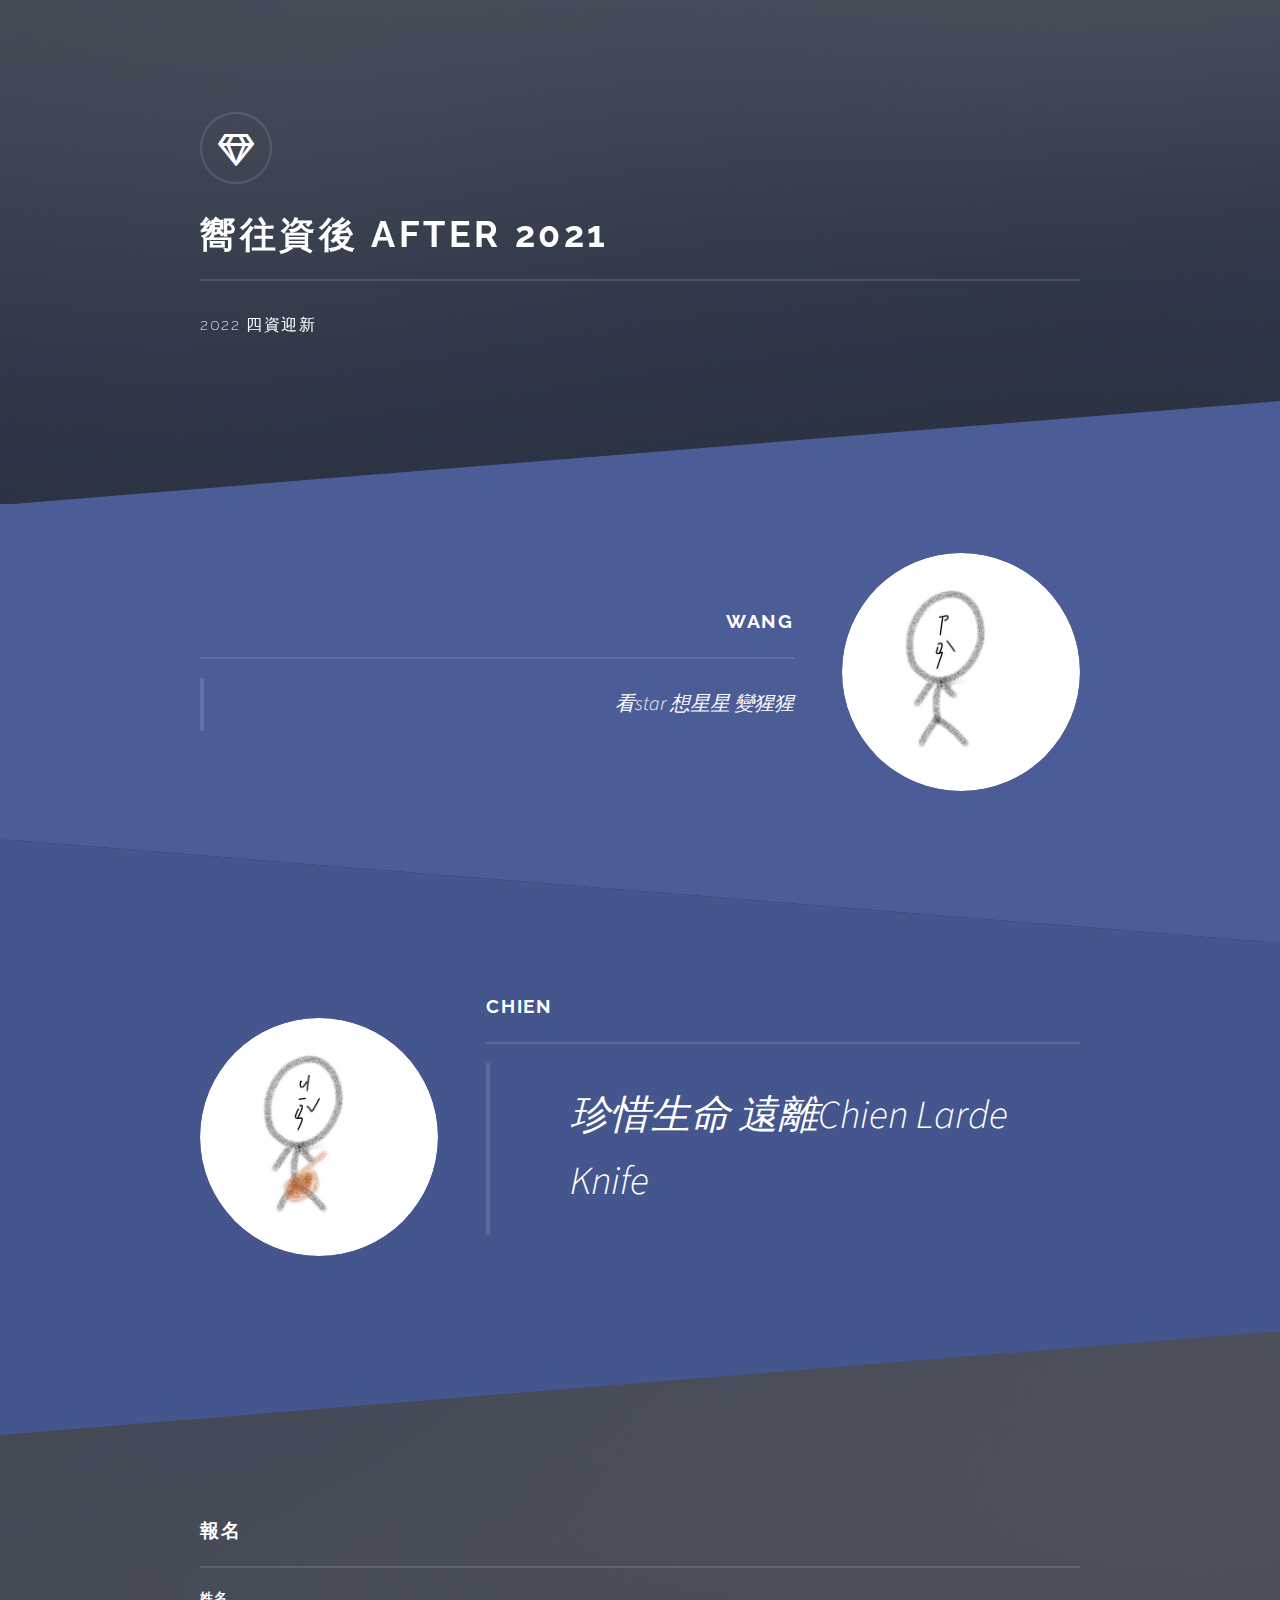
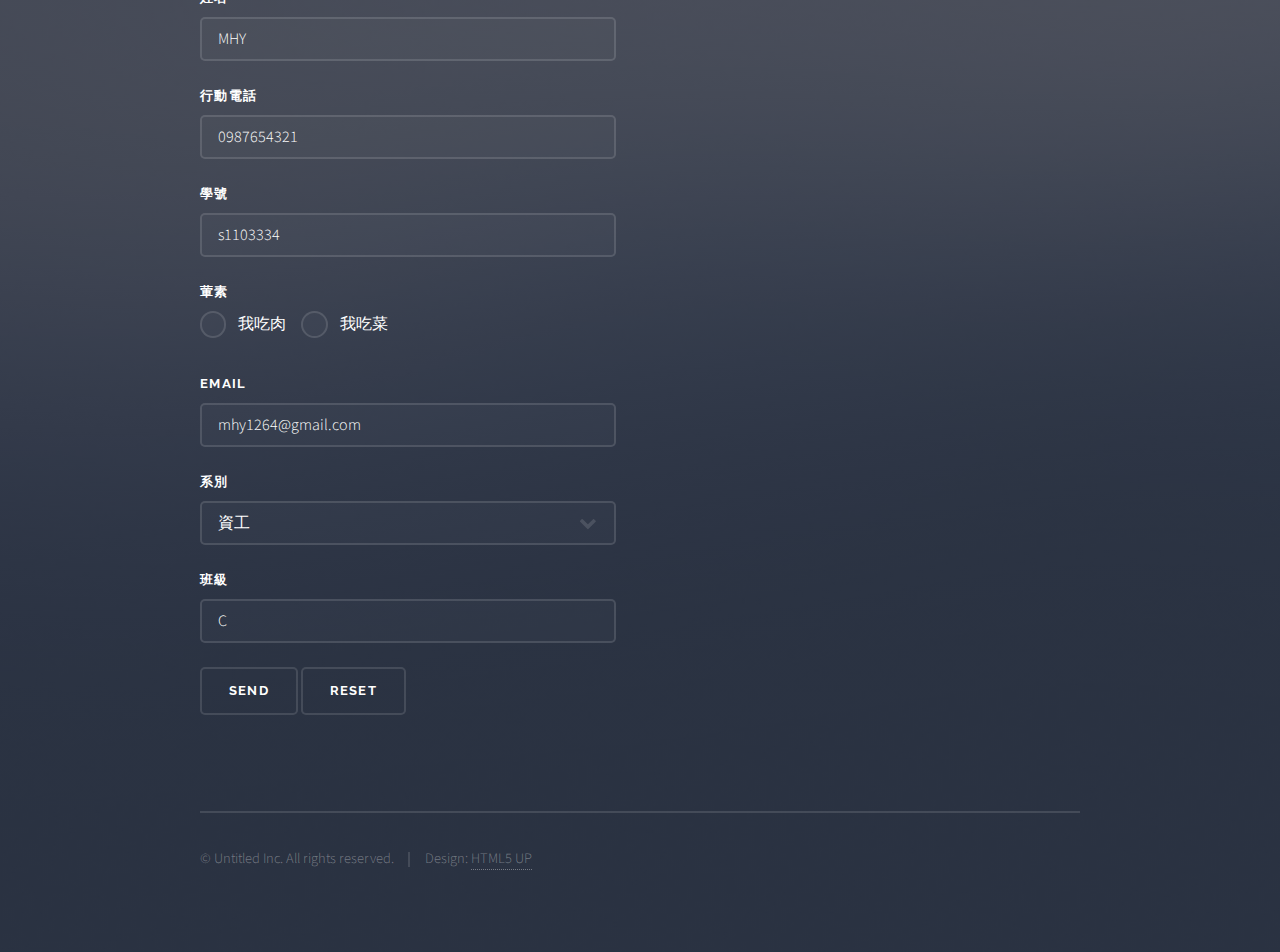
==== index.html @ a1aeb8b3 "sent data to sql" ====
<!DOCTYPE HTML>
<!--
	Solid State by HTML5 UP
	html5up.net | @ajlkn
	Free for personal and commercial use under the CCA 3.0 license (html5up.net/license)
-->
<html>
	<head>
		<title>Solid State by HTML5 UP</title>
		<meta charset="utf-8" />
		<meta name="viewport" content="width=device-width, initial-scale=1, user-scalable=no" />
		<link rel="stylesheet" href="assets/css/main.css" />
		<noscript><link rel="stylesheet" href="assets/css/noscript.css" /></noscript>
		<style>
			#css3 {font-size: 40px;}
		</style>
	</head>
	<body class="is-preload">

		<!-- Page Wrapper -->
			<div id="page-wrapper">

				<!-- Header -->
					<header id="header" class="alt">
						<h1><a href="index.html">嚮往資後 After 2021</a></h1>
					</header>
				<!-- Banner -->
					<section id="banner">
						<div class="inner">
							<div class="logo"><span class="icon fa-gem"></span></div>
							<h2>嚮往資後 After 2021</h2>
							<p>2022 四資迎新</a></p>
						</div>
					</section>

				<!-- Wrapper -->
					<section id="wrapper">

						<!-- One -->
							<section id="one" class="wrapper spotlight style1">
								<div class="inner">
									<a class="image"><img src="images/w.jpg" alt="" /></a>
									<div class="content">
										<h2  class="major">Wang</h2>
										<blockquote style=" font-size: 20px;" >看star 想星星 變猩猩</blockquote>
									</div>
								</div>
							</section>

						<!-- Two -->
							<section id="two" class="wrapper alt spotlight style2">
								<div class="inner">
									<a class="image"><img src="images/c.jpg" alt="" /></a>
									<div class="content">
										<h2 class="major">Chien</h2>
										<blockquote id="css3">珍惜生命 遠離Chien Larde Knife</blockquote>
									</div>
								</div>
							</section>

					</section>


					</section>

				<!-- Footer -->
					<section id="footer">
						<div class="inner">
							<h2 class="major">報名</h2>
						
							<form method="post" action="s1103334_HW2.php">
								<div class="fields">
									<div class="field">
										<label for="name">姓名</label>
										<input type="text" name="name" id="name" size="10" value="MHY">
									</div>
									<div class="field">
										<label for="phone">行動電話</label>
										<input type="text" name="phone" id="phone" pattern="09\d{8}" value="0987654321"/>
									</div>
									<div class="field">
										<label for="stuid">學號</label>
										<input type="text" name="stuid" id="stuid" pattern="s110\d{4}" value="s1103334"/>
									</div>
									<div class="field">
										<label for="meal">葷素</label>
											<input type="radio" id="meat" name="meal" value="meat"><label for="meat" >我吃肉</label>
											<input type="radio" id="veg" name="meal" value="veg"><label for="veg" >我吃菜</label>
									</div>
									<div class="field">
										<label for="email">Email</label>
										<input type="email" name="email" id="email" value="mhy1264@gmail.com"/>
									</div>
									<div class="field">
										<label for="Association">系別</label>
										<select name="Association" id="Association">
											<option value="cs">資工</option>
											<option value="cm">資傳</option>
											<option value="im">資管</option>
											<option value="le">資英</option>
										</select>
									</div>
									<div class="field">
										<label for="class">班級</label>
											<input type="text" name="class" id="class" value="C"/>
									</div>
									<div class="field">
										<input class="actions" type="submit" value="Send" />
										<input class="actions" type="reset" value="Reset" />
									</div>

								</div>

							</form>
							<ul class="copyright">
								<li>&copy; Untitled Inc. All rights reserved.</li><li>Design: <a href="http://html5up.net">HTML5 UP</a></li>
							</ul>
						</div>
					</section>

			</div>

		<!-- Scripts -->
			<script src="assets/js/jquery.min.js"></script>
			<script src="assets/js/jquery.scrollex.min.js"></script>
			<script src="assets/js/browser.min.js"></script>
			<script src="assets/js/breakpoints.min.js"></script>
			<script src="assets/js/util.js"></script>
			<script src="assets/js/main.js"></script>

	</body>
</html>
---- assets/css/main.css ----
@import url(fontawesome-all.min.css);
@import url("https://fonts.googleapis.com/css?family=Raleway:200,700|Source+Sans+Pro:300,600,300italic,600italic");

/*
	Solid State by HTML5 UP
	html5up.net | @ajlkn
	Free for personal and commercial use under the CCA 3.0 license (html5up.net/license)
*/

html, body, div, span, applet, object,
iframe, h1, h2, h3, h4, h5, h6, p, blockquote,
pre, a, abbr, acronym, address, big, cite,
code, del, dfn, em, img, ins, kbd, q, s, samp,
small, strike, strong, sub, sup, tt, var, b,
u, i, center, dl, dt, dd, ol, ul, li, fieldset,
form, label, legend, table, caption, tbody,
tfoot, thead, tr, th, td, article, aside,
canvas, details, embed, figure, figcaption,
footer, header, hgroup, menu, nav, output, ruby,
section, summary, time, mark, audio, video {
	margin: 0;
	padding: 0;
	border: 0;
	font-size: 100%;
	font: inherit;
	vertical-align: baseline;}

article, aside, details, figcaption, figure,
footer, header, hgroup, menu, nav, section {
	display: block;}

body {
	line-height: 1;
}

ol, ul {
	list-style: none;
}

blockquote, q {
	quotes: none;
}

	blockquote:before, blockquote:after, q:before, q:after {
		content: '';
		content: none;
	}

table {
	border-collapse: collapse;
	border-spacing: 0;
}

body {
	-webkit-text-size-adjust: none;
}

mark {
	background-color: transparent;
	color: inherit;
}

input::-moz-focus-inner {
	border: 0;
	padding: 0;
}

input, select, textarea {
	-moz-appearance: none;
	-webkit-appearance: none;
	-ms-appearance: none;
	appearance: none;
}

/* Basic */

	@-ms-viewport {
		width: device-width;
	}

	body {
		-ms-overflow-style: scrollbar;
	}

	@media screen and (max-width: 480px) {

		html, body {
			min-width: 320px;
		}

	}

	html {
		box-sizing: border-box;
	}

	*, *:before, *:after {
		box-sizing: inherit;
	}

	body {
		background-color: #2e3141;
		background-image: linear-gradient(to top, rgba(46, 49, 65, 0.8), rgba(46, 49, 65, 0.8)), url("../../images/bg.jpg");
		background-size: auto, cover;
		background-attachment: fixed, fixed;
		background-position: center, center;
	}

		body.is-preload *, body.is-preload *:before, body.is-preload *:after {
			-moz-animation: none !important;
			-webkit-animation: none !important;
			-ms-animation: none !important;
			animation: none !important;
			-moz-transition: none !important;
			-webkit-transition: none !important;
			-ms-transition: none !important;
			transition: none !important;
		}

/* Type */

	body, input, select, textarea {
		color: #ffffff;
		font-family: "Source Sans Pro", Helvetica, sans-serif;
		font-size: 16.5pt;
		font-weight: 300;
		line-height: 1.65;
	}

		@media screen and (max-width: 1680px) {

			body, input, select, textarea {
				font-size: 13pt;
			}

		}

		@media screen and (max-width: 1280px) {

			body, input, select, textarea {
				font-size: 12pt;
			}

		}

		@media screen and (max-width: 980px) {

			body, input, select, textarea {
				font-size: 12pt;
			}

		}

		@media screen and (max-width: 736px) {

			body, input, select, textarea {
				font-size: 12pt;
			}

		}

		@media screen and (max-width: 480px) {

			body, input, select, textarea {
				font-size: 12pt;
			}

		}

	a {
		-moz-transition: color 0.2s ease-in-out, border-bottom-color 0.2s ease-in-out;
		-webkit-transition: color 0.2s ease-in-out, border-bottom-color 0.2s ease-in-out;
		-ms-transition: color 0.2s ease-in-out, border-bottom-color 0.2s ease-in-out;
		transition: color 0.2s ease-in-out, border-bottom-color 0.2s ease-in-out;
		border-bottom: dotted 1px rgba(255, 255, 255, 0.35);
		color: #ffffff;
		text-decoration: none;
	}

		a:hover {
			border-bottom-color: transparent;
			color: #ffffff !important;
		}

		a.special:not(.button) {
			text-decoration: none;
			border-bottom: 0;
			display: block;
			font-family: Raleway, Helvetica, sans-serif;
			font-size: 0.8em;
			font-weight: 700;
			letter-spacing: 0.1em;
			margin: 0 0 2em 0;
			text-transform: uppercase;
		}

			a.special:not(.button):before {
				-moz-osx-font-smoothing: grayscale;
				-webkit-font-smoothing: antialiased;
				display: inline-block;
				font-style: normal;
				font-variant: normal;
				text-rendering: auto;
				line-height: 1;
				text-transform: none !important;
				font-family: 'Font Awesome 5 Free';
				font-weight: 900;
			}

			a.special:not(.button):before {
				-moz-transition: background-color 0.2s ease-in-out;
				-webkit-transition: background-color 0.2s ease-in-out;
				-ms-transition: background-color 0.2s ease-in-out;
				transition: background-color 0.2s ease-in-out;
				border-radius: 100%;
				border: solid 2px rgba(255, 255, 255, 0.125);
				content: '\f105';
				display: inline-block;
				font-size: 1.25em;
				height: 2em;
				line-height: 1.75em;
				margin-right: 0.85em;
				text-align: center;
				text-indent: 0.15em;
				vertical-align: middle;
				width: 2em;
			}

			a.special:not(.button):hover:before {
				background-color: rgba(255, 255, 255, 0.025);
			}

			a.special:not(.button):active:before {
				background-color: rgba(255, 255, 255, 0.075);
			}

	strong, b {
		color: #ffffff;
		font-weight: 600;
	}

	em, i {
		font-style: italic;
	}

	p {
		margin: 0 0 2em 0;
	}

	h1, h2, h3, h4, h5, h6 {
		color: #ffffff;
		font-family: Raleway, Helvetica, sans-serif;
		font-weight: 700;
		letter-spacing: 0.1em;
		margin: 0 0 1em 0;
		text-transform: uppercase;
	}

		h1 a, h2 a, h3 a, h4 a, h5 a, h6 a {
			color: inherit;
			text-decoration: none;
			border-bottom: 0;
		}

		h1 span, h2 span, h3 span, h4 span, h5 span, h6 span {
			font-weight: 200;
		}

		h1.major, h2.major, h3.major, h4.major, h5.major, h6.major {
			padding-bottom: 1em;
			border-bottom: solid 2px rgba(255, 255, 255, 0.125);
		}

	h2 {
		font-size: 1.2em;
	}

	h3 {
		font-size: 0.9em;
	}

	h4 {
		font-size: 0.7em;
	}

	h5 {
		font-size: 0.7em;
	}

	h6 {
		font-size: 0.7em;
	}

	@media screen and (max-width: 736px) {

		h2 {
			font-size: 1em;
		}

		h3 {
			font-size: 0.8em;
		}

	}

	sub {
		font-size: 0.8em;
		position: relative;
		top: 0.5em;
	}

	sup {
		font-size: 0.8em;
		position: relative;
		top: -0.5em;
	}

	blockquote {
		border-left: solid 4px rgba(255, 255, 255, 0.125);
		font-style: italic;
		margin: 0 0 2em 0;
		padding: 0.5em 0 0.5em 2em;
	}

	code {
		background: rgba(255, 255, 255, 0.025);
		border-radius: 5px;
		border: solid 2px rgba(255, 255, 255, 0.125);
		font-family: "Courier New", monospace;
		font-size: 0.9em;
		margin: 0 0.25em;
		padding: 0.25em 0.65em;
	}

	pre {
		-webkit-overflow-scrolling: touch;
		font-family: "Courier New", monospace;
		font-size: 0.9em;
		margin: 0 0 2em 0;
	}

		pre code {
			display: block;
			line-height: 1.75em;
			padding: 1em 1.5em;
			overflow-x: auto;
		}

	hr {
		border: 0;
		border-bottom: solid 2px rgba(255, 255, 255, 0.125);
		margin: 2.5em 0;
	}

		hr.major {
			margin: 4em 0;
		}

	.align-left {
		text-align: left;
	}

	.align-center {
		text-align: center;
	}

	.align-right {
		text-align: right;
	}

/* Row */

	.row {
		display: flex;
		flex-wrap: wrap;
		box-sizing: border-box;
		align-items: stretch;
	}

		.row > * {
			box-sizing: border-box;
		}

		.row.gtr-uniform > * > :last-child {
			margin-bottom: 0;
		}

		.row.aln-left {
			justify-content: flex-start;
		}

		.row.aln-center {
			justify-content: center;
		}

		.row.aln-right {
			justify-content: flex-end;
		}

		.row.aln-top {
			align-items: flex-start;
		}

		.row.aln-middle {
			align-items: center;
		}

		.row.aln-bottom {
			align-items: flex-end;
		}

		.row > .imp {
			order: -1;
		}

		.row > .col-1 {
			width: 8.33333%;
		}

		.row > .off-1 {
			margin-left: 8.33333%;
		}

		.row > .col-2 {
			width: 16.66667%;
		}

		.row > .off-2 {
			margin-left: 16.66667%;
		}

		.row > .col-3 {
			width: 25%;
		}

		.row > .off-3 {
			margin-left: 25%;
		}

		.row > .col-4 {
			width: 33.33333%;
		}

		.row > .off-4 {
			margin-left: 33.33333%;
		}

		.row > .col-5 {
			width: 41.66667%;
		}

		.row > .off-5 {
			margin-left: 41.66667%;
		}

		.row > .col-6 {
			width: 50%;
		}

		.row > .off-6 {
			margin-left: 50%;
		}

		.row > .col-7 {
			width: 58.33333%;
		}

		.row > .off-7 {
			margin-left: 58.33333%;
		}

		.row > .col-8 {
			width: 66.66667%;
		}

		.row > .off-8 {
			margin-left: 66.66667%;
		}

		.row > .col-9 {
			width: 75%;
		}

		.row > .off-9 {
			margin-left: 75%;
		}

		.row > .col-10 {
			width: 83.33333%;
		}

		.row > .off-10 {
			margin-left: 83.33333%;
		}

		.row > .col-11 {
			width: 91.66667%;
		}

		.row > .off-11 {
			margin-left: 91.66667%;
		}

		.row > .col-12 {
			width: 100%;
		}

		.row > .off-12 {
			margin-left: 100%;
		}

		.row.gtr-0 {
			margin-top: 0;
			margin-left: 0em;
		}

			.row.gtr-0 > * {
				padding: 0 0 0 0em;
			}

			.row.gtr-0.gtr-uniform {
				margin-top: 0em;
			}

				.row.gtr-0.gtr-uniform > * {
					padding-top: 0em;
				}

		.row.gtr-25 {
			margin-top: 0;
			margin-left: -0.4375em;
		}

			.row.gtr-25 > * {
				padding: 0 0 0 0.4375em;
			}

			.row.gtr-25.gtr-uniform {
				margin-top: -0.4375em;
			}

				.row.gtr-25.gtr-uniform > * {
					padding-top: 0.4375em;
				}

		.row.gtr-50 {
			margin-top: 0;
			margin-left: -0.875em;
		}

			.row.gtr-50 > * {
				padding: 0 0 0 0.875em;
			}

			.row.gtr-50.gtr-uniform {
				margin-top: -0.875em;
			}

				.row.gtr-50.gtr-uniform > * {
					padding-top: 0.875em;
				}

		.row {
			margin-top: 0;
			margin-left: -1.75em;
		}

			.row > * {
				padding: 0 0 0 1.75em;
			}

			.row.gtr-uniform {
				margin-top: -1.75em;
			}

				.row.gtr-uniform > * {
					padding-top: 1.75em;
				}

		.row.gtr-150 {
			margin-top: 0;
			margin-left: -2.625em;
		}

			.row.gtr-150 > * {
				padding: 0 0 0 2.625em;
			}

			.row.gtr-150.gtr-uniform {
				margin-top: -2.625em;
			}

				.row.gtr-150.gtr-uniform > * {
					padding-top: 2.625em;
				}

		.row.gtr-200 {
			margin-top: 0;
			margin-left: -3.5em;
		}

			.row.gtr-200 > * {
				padding: 0 0 0 3.5em;
			}

			.row.gtr-200.gtr-uniform {
				margin-top: -3.5em;
			}

				.row.gtr-200.gtr-uniform > * {
					padding-top: 3.5em;
				}

		@media screen and (max-width: 1680px) {

			.row {
				display: flex;
				flex-wrap: wrap;
				box-sizing: border-box;
				align-items: stretch;
			}

				.row > * {
					box-sizing: border-box;
				}

				.row.gtr-uniform > * > :last-child {
					margin-bottom: 0;
				}

				.row.aln-left {
					justify-content: flex-start;
				}

				.row.aln-center {
					justify-content: center;
				}

				.row.aln-right {
					justify-content: flex-end;
				}

				.row.aln-top {
					align-items: flex-start;
				}

				.row.aln-middle {
					align-items: center;
				}

				.row.aln-bottom {
					align-items: flex-end;
				}

				.row > .imp-xlarge {
					order: -1;
				}

				.row > .col-1-xlarge {
					width: 8.33333%;
				}

				.row > .off-1-xlarge {
					margin-left: 8.33333%;
				}

				.row > .col-2-xlarge {
					width: 16.66667%;
				}

				.row > .off-2-xlarge {
					margin-left: 16.66667%;
				}

				.row > .col-3-xlarge {
					width: 25%;
				}

				.row > .off-3-xlarge {
					margin-left: 25%;
				}

				.row > .col-4-xlarge {
					width: 33.33333%;
				}

				.row > .off-4-xlarge {
					margin-left: 33.33333%;
				}

				.row > .col-5-xlarge {
					width: 41.66667%;
				}

				.row > .off-5-xlarge {
					margin-left: 41.66667%;
				}

				.row > .col-6-xlarge {
					width: 50%;
				}

				.row > .off-6-xlarge {
					margin-left: 50%;
				}

				.row > .col-7-xlarge {
					width: 58.33333%;
				}

				.row > .off-7-xlarge {
					margin-left: 58.33333%;
				}

				.row > .col-8-xlarge {
					width: 66.66667%;
				}

				.row > .off-8-xlarge {
					margin-left: 66.66667%;
				}

				.row > .col-9-xlarge {
					width: 75%;
				}

				.row > .off-9-xlarge {
					margin-left: 75%;
				}

				.row > .col-10-xlarge {
					width: 83.33333%;
				}

				.row > .off-10-xlarge {
					margin-left: 83.33333%;
				}

				.row > .col-11-xlarge {
					width: 91.66667%;
				}

				.row > .off-11-xlarge {
					margin-left: 91.66667%;
				}

				.row > .col-12-xlarge {
					width: 100%;
				}

				.row > .off-12-xlarge {
					margin-left: 100%;
				}

				.row.gtr-0 {
					margin-top: 0;
					margin-left: 0em;
				}

					.row.gtr-0 > * {
						padding: 0 0 0 0em;
					}

					.row.gtr-0.gtr-uniform {
						margin-top: 0em;
					}

						.row.gtr-0.gtr-uniform > * {
							padding-top: 0em;
						}

				.row.gtr-25 {
					margin-top: 0;
					margin-left: -0.4375em;
				}

					.row.gtr-25 > * {
						padding: 0 0 0 0.4375em;
					}

					.row.gtr-25.gtr-uniform {
						margin-top: -0.4375em;
					}

						.row.gtr-25.gtr-uniform > * {
							padding-top: 0.4375em;
						}

				.row.gtr-50 {
					margin-top: 0;
					margin-left: -0.875em;
				}

					.row.gtr-50 > * {
						padding: 0 0 0 0.875em;
					}

					.row.gtr-50.gtr-uniform {
						margin-top: -0.875em;
					}

						.row.gtr-50.gtr-uniform > * {
							padding-top: 0.875em;
						}

				.row {
					margin-top: 0;
					margin-left: -1.75em;
				}

					.row > * {
						padding: 0 0 0 1.75em;
					}

					.row.gtr-uniform {
						margin-top: -1.75em;
					}

						.row.gtr-uniform > * {
							padding-top: 1.75em;
						}

				.row.gtr-150 {
					margin-top: 0;
					margin-left: -2.625em;
				}

					.row.gtr-150 > * {
						padding: 0 0 0 2.625em;
					}

					.row.gtr-150.gtr-uniform {
						margin-top: -2.625em;
					}

						.row.gtr-150.gtr-uniform > * {
							padding-top: 2.625em;
						}

				.row.gtr-200 {
					margin-top: 0;
					margin-left: -3.5em;
				}

					.row.gtr-200 > * {
						padding: 0 0 0 3.5em;
					}

					.row.gtr-200.gtr-uniform {
						margin-top: -3.5em;
					}

						.row.gtr-200.gtr-uniform > * {
							padding-top: 3.5em;
						}

		}

		@media screen and (max-width: 1280px) {

			.row {
				display: flex;
				flex-wrap: wrap;
				box-sizing: border-box;
				align-items: stretch;
			}

				.row > * {
					box-sizing: border-box;
				}

				.row.gtr-uniform > * > :last-child {
					margin-bottom: 0;
				}

				.row.aln-left {
					justify-content: flex-start;
				}

				.row.aln-center {
					justify-content: center;
				}

				.row.aln-right {
					justify-content: flex-end;
				}

				.row.aln-top {
					align-items: flex-start;
				}

				.row.aln-middle {
					align-items: center;
				}

				.row.aln-bottom {
					align-items: flex-end;
				}

				.row > .imp-large {
					order: -1;
				}

				.row > .col-1-large {
					width: 8.33333%;
				}

				.row > .off-1-large {
					margin-left: 8.33333%;
				}

				.row > .col-2-large {
					width: 16.66667%;
				}

				.row > .off-2-large {
					margin-left: 16.66667%;
				}

				.row > .col-3-large {
					width: 25%;
				}

				.row > .off-3-large {
					margin-left: 25%;
				}

				.row > .col-4-large {
					width: 33.33333%;
				}

				.row > .off-4-large {
					margin-left: 33.33333%;
				}

				.row > .col-5-large {
					width: 41.66667%;
				}

				.row > .off-5-large {
					margin-left: 41.66667%;
				}

				.row > .col-6-large {
					width: 50%;
				}

				.row > .off-6-large {
					margin-left: 50%;
				}

				.row > .col-7-large {
					width: 58.33333%;
				}

				.row > .off-7-large {
					margin-left: 58.33333%;
				}

				.row > .col-8-large {
					width: 66.66667%;
				}

				.row > .off-8-large {
					margin-left: 66.66667%;
				}

				.row > .col-9-large {
					width: 75%;
				}

				.row > .off-9-large {
					margin-left: 75%;
				}

				.row > .col-10-large {
					width: 83.33333%;
				}

				.row > .off-10-large {
					margin-left: 83.33333%;
				}

				.row > .col-11-large {
					width: 91.66667%;
				}

				.row > .off-11-large {
					margin-left: 91.66667%;
				}

				.row > .col-12-large {
					width: 100%;
				}

				.row > .off-12-large {
					margin-left: 100%;
				}

				.row.gtr-0 {
					margin-top: 0;
					margin-left: 0em;
				}

					.row.gtr-0 > * {
						padding: 0 0 0 0em;
					}

					.row.gtr-0.gtr-uniform {
						margin-top: 0em;
					}

						.row.gtr-0.gtr-uniform > * {
							padding-top: 0em;
						}

				.row.gtr-25 {
					margin-top: 0;
					margin-left: -0.4375em;
				}

					.row.gtr-25 > * {
						padding: 0 0 0 0.4375em;
					}

					.row.gtr-25.gtr-uniform {
						margin-top: -0.4375em;
					}

						.row.gtr-25.gtr-uniform > * {
							padding-top: 0.4375em;
						}

				.row.gtr-50 {
					margin-top: 0;
					margin-left: -0.875em;
				}

					.row.gtr-50 > * {
						padding: 0 0 0 0.875em;
					}

					.row.gtr-50.gtr-uniform {
						margin-top: -0.875em;
					}

						.row.gtr-50.gtr-uniform > * {
							padding-top: 0.875em;
						}

				.row {
					margin-top: 0;
					margin-left: -1.75em;
				}

					.row > * {
						padding: 0 0 0 1.75em;
					}

					.row.gtr-uniform {
						margin-top: -1.75em;
					}

						.row.gtr-uniform > * {
							padding-top: 1.75em;
						}

				.row.gtr-150 {
					margin-top: 0;
					margin-left: -2.625em;
				}

					.row.gtr-150 > * {
						padding: 0 0 0 2.625em;
					}

					.row.gtr-150.gtr-uniform {
						margin-top: -2.625em;
					}

						.row.gtr-150.gtr-uniform > * {
							padding-top: 2.625em;
						}

				.row.gtr-200 {
					margin-top: 0;
					margin-left: -3.5em;
				}

					.row.gtr-200 > * {
						padding: 0 0 0 3.5em;
					}

					.row.gtr-200.gtr-uniform {
						margin-top: -3.5em;
					}

						.row.gtr-200.gtr-uniform > * {
							padding-top: 3.5em;
						}

		}

		@media screen and (max-width: 980px) {

			.row {
				display: flex;
				flex-wrap: wrap;
				box-sizing: border-box;
				align-items: stretch;
			}

				.row > * {
					box-sizing: border-box;
				}

				.row.gtr-uniform > * > :last-child {
					margin-bottom: 0;
				}

				.row.aln-left {
					justify-content: flex-start;
				}

				.row.aln-center {
					justify-content: center;
				}

				.row.aln-right {
					justify-content: flex-end;
				}

				.row.aln-top {
					align-items: flex-start;
				}

				.row.aln-middle {
					align-items: center;
				}

				.row.aln-bottom {
					align-items: flex-end;
				}

				.row > .imp-medium {
					order: -1;
				}

				.row > .col-1-medium {
					width: 8.33333%;
				}

				.row > .off-1-medium {
					margin-left: 8.33333%;
				}

				.row > .col-2-medium {
					width: 16.66667%;
				}

				.row > .off-2-medium {
					margin-left: 16.66667%;
				}

				.row > .col-3-medium {
					width: 25%;
				}

				.row > .off-3-medium {
					margin-left: 25%;
				}

				.row > .col-4-medium {
					width: 33.33333%;
				}

				.row > .off-4-medium {
					margin-left: 33.33333%;
				}

				.row > .col-5-medium {
					width: 41.66667%;
				}

				.row > .off-5-medium {
					margin-left: 41.66667%;
				}

				.row > .col-6-medium {
					width: 50%;
				}

				.row > .off-6-medium {
					margin-left: 50%;
				}

				.row > .col-7-medium {
					width: 58.33333%;
				}

				.row > .off-7-medium {
					margin-left: 58.33333%;
				}

				.row > .col-8-medium {
					width: 66.66667%;
				}

				.row > .off-8-medium {
					margin-left: 66.66667%;
				}

				.row > .col-9-medium {
					width: 75%;
				}

				.row > .off-9-medium {
					margin-left: 75%;
				}

				.row > .col-10-medium {
					width: 83.33333%;
				}

				.row > .off-10-medium {
					margin-left: 83.33333%;
				}

				.row > .col-11-medium {
					width: 91.66667%;
				}

				.row > .off-11-medium {
					margin-left: 91.66667%;
				}

				.row > .col-12-medium {
					width: 100%;
				}

				.row > .off-12-medium {
					margin-left: 100%;
				}

				.row.gtr-0 {
					margin-top: 0;
					margin-left: 0em;
				}

					.row.gtr-0 > * {
						padding: 0 0 0 0em;
					}

					.row.gtr-0.gtr-uniform {
						margin-top: 0em;
					}

						.row.gtr-0.gtr-uniform > * {
							padding-top: 0em;
						}

				.row.gtr-25 {
					margin-top: 0;
					margin-left: -0.4375em;
				}

					.row.gtr-25 > * {
						padding: 0 0 0 0.4375em;
					}

					.row.gtr-25.gtr-uniform {
						margin-top: -0.4375em;
					}

						.row.gtr-25.gtr-uniform > * {
							padding-top: 0.4375em;
						}

				.row.gtr-50 {
					margin-top: 0;
					margin-left: -0.875em;
				}

					.row.gtr-50 > * {
						padding: 0 0 0 0.875em;
					}

					.row.gtr-50.gtr-uniform {
						margin-top: -0.875em;
					}

						.row.gtr-50.gtr-uniform > * {
							padding-top: 0.875em;
						}

				.row {
					margin-top: 0;
					margin-left: -1.75em;
				}

					.row > * {
						padding: 0 0 0 1.75em;
					}

					.row.gtr-uniform {
						margin-top: -1.75em;
					}

						.row.gtr-uniform > * {
							padding-top: 1.75em;
						}

				.row.gtr-150 {
					margin-top: 0;
					margin-left: -2.625em;
				}

					.row.gtr-150 > * {
						padding: 0 0 0 2.625em;
					}

					.row.gtr-150.gtr-uniform {
						margin-top: -2.625em;
					}

						.row.gtr-150.gtr-uniform > * {
							padding-top: 2.625em;
						}

				.row.gtr-200 {
					margin-top: 0;
					margin-left: -3.5em;
				}

					.row.gtr-200 > * {
						padding: 0 0 0 3.5em;
					}

					.row.gtr-200.gtr-uniform {
						margin-top: -3.5em;
					}

						.row.gtr-200.gtr-uniform > * {
							padding-top: 3.5em;
						}

		}

		@media screen and (max-width: 736px) {

			.row {
				display: flex;
				flex-wrap: wrap;
				box-sizing: border-box;
				align-items: stretch;
			}

				.row > * {
					box-sizing: border-box;
				}

				.row.gtr-uniform > * > :last-child {
					margin-bottom: 0;
				}

				.row.aln-left {
					justify-content: flex-start;
				}

				.row.aln-center {
					justify-content: center;
				}

				.row.aln-right {
					justify-content: flex-end;
				}

				.row.aln-top {
					align-items: flex-start;
				}

				.row.aln-middle {
					align-items: center;
				}

				.row.aln-bottom {
					align-items: flex-end;
				}

				.row > .imp-small {
					order: -1;
				}

				.row > .col-1-small {
					width: 8.33333%;
				}

				.row > .off-1-small {
					margin-left: 8.33333%;
				}

				.row > .col-2-small {
					width: 16.66667%;
				}

				.row > .off-2-small {
					margin-left: 16.66667%;
				}

				.row > .col-3-small {
					width: 25%;
				}

				.row > .off-3-small {
					margin-left: 25%;
				}

				.row > .col-4-small {
					width: 33.33333%;
				}

				.row > .off-4-small {
					margin-left: 33.33333%;
				}

				.row > .col-5-small {
					width: 41.66667%;
				}

				.row > .off-5-small {
					margin-left: 41.66667%;
				}

				.row > .col-6-small {
					width: 50%;
				}

				.row > .off-6-small {
					margin-left: 50%;
				}

				.row > .col-7-small {
					width: 58.33333%;
				}

				.row > .off-7-small {
					margin-left: 58.33333%;
				}

				.row > .col-8-small {
					width: 66.66667%;
				}

				.row > .off-8-small {
					margin-left: 66.66667%;
				}

				.row > .col-9-small {
					width: 75%;
				}

				.row > .off-9-small {
					margin-left: 75%;
				}

				.row > .col-10-small {
					width: 83.33333%;
				}

				.row > .off-10-small {
					margin-left: 83.33333%;
				}

				.row > .col-11-small {
					width: 91.66667%;
				}

				.row > .off-11-small {
					margin-left: 91.66667%;
				}

				.row > .col-12-small {
					width: 100%;
				}

				.row > .off-12-small {
					margin-left: 100%;
				}

				.row.gtr-0 {
					margin-top: 0;
					margin-left: 0em;
				}

					.row.gtr-0 > * {
						padding: 0 0 0 0em;
					}

					.row.gtr-0.gtr-uniform {
						margin-top: 0em;
					}

						.row.gtr-0.gtr-uniform > * {
							padding-top: 0em;
						}

				.row.gtr-25 {
					margin-top: 0;
					margin-left: -0.3125em;
				}

					.row.gtr-25 > * {
						padding: 0 0 0 0.3125em;
					}

					.row.gtr-25.gtr-uniform {
						margin-top: -0.3125em;
					}

						.row.gtr-25.gtr-uniform > * {
							padding-top: 0.3125em;
						}

				.row.gtr-50 {
					margin-top: 0;
					margin-left: -0.625em;
				}

					.row.gtr-50 > * {
						padding: 0 0 0 0.625em;
					}

					.row.gtr-50.gtr-uniform {
						margin-top: -0.625em;
					}

						.row.gtr-50.gtr-uniform > * {
							padding-top: 0.625em;
						}

				.row {
					margin-top: 0;
					margin-left: -1.25em;
				}

					.row > * {
						padding: 0 0 0 1.25em;
					}

					.row.gtr-uniform {
						margin-top: -1.25em;
					}

						.row.gtr-uniform > * {
							padding-top: 1.25em;
						}

				.row.gtr-150 {
					margin-top: 0;
					margin-left: -1.875em;
				}

					.row.gtr-150 > * {
						padding: 0 0 0 1.875em;
					}

					.row.gtr-150.gtr-uniform {
						margin-top: -1.875em;
					}

						.row.gtr-150.gtr-uniform > * {
							padding-top: 1.875em;
						}

				.row.gtr-200 {
					margin-top: 0;
					margin-left: -2.5em;
				}

					.row.gtr-200 > * {
						padding: 0 0 0 2.5em;
					}

					.row.gtr-200.gtr-uniform {
						margin-top: -2.5em;
					}

						.row.gtr-200.gtr-uniform > * {
							padding-top: 2.5em;
						}

		}

		@media screen and (max-width: 480px) {

			.row {
				display: flex;
				flex-wrap: wrap;
				box-sizing: border-box;
				align-items: stretch;
			}

				.row > * {
					box-sizing: border-box;
				}

				.row.gtr-uniform > * > :last-child {
					margin-bottom: 0;
				}

				.row.aln-left {
					justify-content: flex-start;
				}

				.row.aln-center {
					justify-content: center;
				}

				.row.aln-right {
					justify-content: flex-end;
				}

				.row.aln-top {
					align-items: flex-start;
				}

				.row.aln-middle {
					align-items: center;
				}

				.row.aln-bottom {
					align-items: flex-end;
				}

				.row > .imp-xsmall {
					order: -1;
				}

				.row > .col-1-xsmall {
					width: 8.33333%;
				}

				.row > .off-1-xsmall {
					margin-left: 8.33333%;
				}

				.row > .col-2-xsmall {
					width: 16.66667%;
				}

				.row > .off-2-xsmall {
					margin-left: 16.66667%;
				}

				.row > .col-3-xsmall {
					width: 25%;
				}

				.row > .off-3-xsmall {
					margin-left: 25%;
				}

				.row > .col-4-xsmall {
					width: 33.33333%;
				}

				.row > .off-4-xsmall {
					margin-left: 33.33333%;
				}

				.row > .col-5-xsmall {
					width: 41.66667%;
				}

				.row > .off-5-xsmall {
					margin-left: 41.66667%;
				}

				.row > .col-6-xsmall {
					width: 50%;
				}

				.row > .off-6-xsmall {
					margin-left: 50%;
				}

				.row > .col-7-xsmall {
					width: 58.33333%;
				}

				.row > .off-7-xsmall {
					margin-left: 58.33333%;
				}

				.row > .col-8-xsmall {
					width: 66.66667%;
				}

				.row > .off-8-xsmall {
					margin-left: 66.66667%;
				}

				.row > .col-9-xsmall {
					width: 75%;
				}

				.row > .off-9-xsmall {
					margin-left: 75%;
				}

				.row > .col-10-xsmall {
					width: 83.33333%;
				}

				.row > .off-10-xsmall {
					margin-left: 83.33333%;
				}

				.row > .col-11-xsmall {
					width: 91.66667%;
				}

				.row > .off-11-xsmall {
					margin-left: 91.66667%;
				}

				.row > .col-12-xsmall {
					width: 100%;
				}

				.row > .off-12-xsmall {
					margin-left: 100%;
				}

				.row.gtr-0 {
					margin-top: 0;
					margin-left: 0em;
				}

					.row.gtr-0 > * {
						padding: 0 0 0 0em;
					}

					.row.gtr-0.gtr-uniform {
						margin-top: 0em;
					}

						.row.gtr-0.gtr-uniform > * {
							padding-top: 0em;
						}

				.row.gtr-25 {
					margin-top: 0;
					margin-left: -0.3125em;
				}

					.row.gtr-25 > * {
						padding: 0 0 0 0.3125em;
					}

					.row.gtr-25.gtr-uniform {
						margin-top: -0.3125em;
					}

						.row.gtr-25.gtr-uniform > * {
							padding-top: 0.3125em;
						}

				.row.gtr-50 {
					margin-top: 0;
					margin-left: -0.625em;
				}

					.row.gtr-50 > * {
						padding: 0 0 0 0.625em;
					}

					.row.gtr-50.gtr-uniform {
						margin-top: -0.625em;
					}

						.row.gtr-50.gtr-uniform > * {
							padding-top: 0.625em;
						}

				.row {
					margin-top: 0;
					margin-left: -1.25em;
				}

					.row > * {
						padding: 0 0 0 1.25em;
					}

					.row.gtr-uniform {
						margin-top: -1.25em;
					}

						.row.gtr-uniform > * {
							padding-top: 1.25em;
						}

				.row.gtr-150 {
					margin-top: 0;
					margin-left: -1.875em;
				}

					.row.gtr-150 > * {
						padding: 0 0 0 1.875em;
					}

					.row.gtr-150.gtr-uniform {
						margin-top: -1.875em;
					}

						.row.gtr-150.gtr-uniform > * {
							padding-top: 1.875em;
						}

				.row.gtr-200 {
					margin-top: 0;
					margin-left: -2.5em;
				}

					.row.gtr-200 > * {
						padding: 0 0 0 2.5em;
					}

					.row.gtr-200.gtr-uniform {
						margin-top: -2.5em;
					}

						.row.gtr-200.gtr-uniform > * {
							padding-top: 2.5em;
						}

		}

		@media screen and (max-width: 360px) {

			.row {
				display: flex;
				flex-wrap: wrap;
				box-sizing: border-box;
				align-items: stretch;
			}

				.row > * {
					box-sizing: border-box;
				}

				.row.gtr-uniform > * > :last-child {
					margin-bottom: 0;
				}

				.row.aln-left {
					justify-content: flex-start;
				}

				.row.aln-center {
					justify-content: center;
				}

				.row.aln-right {
					justify-content: flex-end;
				}

				.row.aln-top {
					align-items: flex-start;
				}

				.row.aln-middle {
					align-items: center;
				}

				.row.aln-bottom {
					align-items: flex-end;
				}

				.row > .imp-xxsmall {
					order: -1;
				}

				.row > .col-1-xxsmall {
					width: 8.33333%;
				}

				.row > .off-1-xxsmall {
					margin-left: 8.33333%;
				}

				.row > .col-2-xxsmall {
					width: 16.66667%;
				}

				.row > .off-2-xxsmall {
					margin-left: 16.66667%;
				}

				.row > .col-3-xxsmall {
					width: 25%;
				}

				.row > .off-3-xxsmall {
					margin-left: 25%;
				}

				.row > .col-4-xxsmall {
					width: 33.33333%;
				}

				.row > .off-4-xxsmall {
					margin-left: 33.33333%;
				}

				.row > .col-5-xxsmall {
					width: 41.66667%;
				}

				.row > .off-5-xxsmall {
					margin-left: 41.66667%;
				}

				.row > .col-6-xxsmall {
					width: 50%;
				}

				.row > .off-6-xxsmall {
					margin-left: 50%;
				}

				.row > .col-7-xxsmall {
					width: 58.33333%;
				}

				.row > .off-7-xxsmall {
					margin-left: 58.33333%;
				}

				.row > .col-8-xxsmall {
					width: 66.66667%;
				}

				.row > .off-8-xxsmall {
					margin-left: 66.66667%;
				}

				.row > .col-9-xxsmall {
					width: 75%;
				}

				.row > .off-9-xxsmall {
					margin-left: 75%;
				}

				.row > .col-10-xxsmall {
					width: 83.33333%;
				}

				.row > .off-10-xxsmall {
					margin-left: 83.33333%;
				}

				.row > .col-11-xxsmall {
					width: 91.66667%;
				}

				.row > .off-11-xxsmall {
					margin-left: 91.66667%;
				}

				.row > .col-12-xxsmall {
					width: 100%;
				}

				.row > .off-12-xxsmall {
					margin-left: 100%;
				}

				.row.gtr-0 {
					margin-top: 0;
					margin-left: 0em;
				}

					.row.gtr-0 > * {
						padding: 0 0 0 0em;
					}

					.row.gtr-0.gtr-uniform {
						margin-top: 0em;
					}

						.row.gtr-0.gtr-uniform > * {
							padding-top: 0em;
						}

				.row.gtr-25 {
					margin-top: 0;
					margin-left: -0.3125em;
				}

					.row.gtr-25 > * {
						padding: 0 0 0 0.3125em;
					}

					.row.gtr-25.gtr-uniform {
						margin-top: -0.3125em;
					}

						.row.gtr-25.gtr-uniform > * {
							padding-top: 0.3125em;
						}

				.row.gtr-50 {
					margin-top: 0;
					margin-left: -0.625em;
				}

					.row.gtr-50 > * {
						padding: 0 0 0 0.625em;
					}

					.row.gtr-50.gtr-uniform {
						margin-top: -0.625em;
					}

						.row.gtr-50.gtr-uniform > * {
							padding-top: 0.625em;
						}

				.row {
					margin-top: 0;
					margin-left: -1.25em;
				}

					.row > * {
						padding: 0 0 0 1.25em;
					}

					.row.gtr-uniform {
						margin-top: -1.25em;
					}

						.row.gtr-uniform > * {
							padding-top: 1.25em;
						}

				.row.gtr-150 {
					margin-top: 0;
					margin-left: -1.875em;
				}

					.row.gtr-150 > * {
						padding: 0 0 0 1.875em;
					}

					.row.gtr-150.gtr-uniform {
						margin-top: -1.875em;
					}

						.row.gtr-150.gtr-uniform > * {
							padding-top: 1.875em;
						}

				.row.gtr-200 {
					margin-top: 0;
					margin-left: -2.5em;
				}

					.row.gtr-200 > * {
						padding: 0 0 0 2.5em;
					}

					.row.gtr-200.gtr-uniform {
						margin-top: -2.5em;
					}

						.row.gtr-200.gtr-uniform > * {
							padding-top: 2.5em;
						}

		}

/* Section/Article */

	section.special, article.special {
		text-align: center;
	}

/* Form */

	form {
		margin: 0 0 2em 0;
	}

		form > :last-child {
			margin-bottom: 0;
		}

		form > .fields {
			display: -moz-flex;
			display: -webkit-flex;
			display: -ms-flex;
			display: flex;
			-moz-flex-wrap: wrap;
			-webkit-flex-wrap: wrap;
			-ms-flex-wrap: wrap;
			flex-wrap: wrap;
			width: calc(100% + 3em);
			margin: -1.5em 0 2em -1.5em;
		}

			form > .fields > .field {
				-moz-flex-grow: 0;
				-webkit-flex-grow: 0;
				-ms-flex-grow: 0;
				flex-grow: 0;
				-moz-flex-shrink: 0;
				-webkit-flex-shrink: 0;
				-ms-flex-shrink: 0;
				flex-shrink: 0;
				padding: 1.5em 0 0 1.5em;
				width: calc(100% - 1.5em);
			}

				form > .fields > .field.half {
					width: calc(50% - 0.75em);
				}

				form > .fields > .field.third {
					width: calc(100%/3 - 0.5em);
				}

				form > .fields > .field.quarter {
					width: calc(25% - 0.375em);
				}

		@media screen and (max-width: 480px) {

			form > .fields {
				width: calc(100% + 3em);
				margin: -1.5em 0 2em -1.5em;
			}

				form > .fields > .field {
					padding: 1.5em 0 0 1.5em;
					width: calc(100% - 1.5em);
				}

					form > .fields > .field.half {
						width: calc(100% - 1.5em);
					}

					form > .fields > .field.third {
						width: calc(100% - 1.5em);
					}

					form > .fields > .field.quarter {
						width: calc(100% - 1.5em);
					}

		}

	label {
		color: #ffffff;
		display: block;
		font-family: Raleway, Helvetica, sans-serif;
		font-size: 0.8em;
		font-weight: 700;
		letter-spacing: 0.1em;
		margin: 0 0 0.7em 0;
		text-transform: uppercase;
	}

	input[type="text"],
	input[type="password"],
	input[type="email"],
	input[type="tel"],
	select,
	textarea {
		-moz-appearance: none;
		-webkit-appearance: none;
		-ms-appearance: none;
		appearance: none;
		background: rgba(255, 255, 255, 0.025);
		border-radius: 5px;
		border: none;
		border: solid 2px rgba(255, 255, 255, 0.125);
		color: inherit;
		display: block;
		outline: 0;
		padding: 0 1em;
		text-decoration: none;
		width: 100%;
	}

		input[type="text"]:invalid,
		input[type="password"]:invalid,
		input[type="email"]:invalid,
		input[type="tel"]:invalid,
		select:invalid,
		textarea:invalid {
			box-shadow: none;
		}

		input[type="text"]:focus,
		input[type="password"]:focus,
		input[type="email"]:focus,
		input[type="tel"]:focus,
		select:focus,
		textarea:focus {
			border-color: #5b6ba6;
		}

	select {
		background-image: url("data:image/svg+xml;charset=utf8,%3Csvg xmlns='http://www.w3.org/2000/svg' width='40' height='40' preserveAspectRatio='none' viewBox='0 0 40 40'%3E%3Cpath d='M9.4,12.3l10.4,10.4l10.4-10.4c0.2-0.2,0.5-0.4,0.9-0.4c0.3,0,0.6,0.1,0.9,0.4l3.3,3.3c0.2,0.2,0.4,0.5,0.4,0.9 c0,0.4-0.1,0.6-0.4,0.9L20.7,31.9c-0.2,0.2-0.5,0.4-0.9,0.4c-0.3,0-0.6-0.1-0.9-0.4L4.3,17.3c-0.2-0.2-0.4-0.5-0.4-0.9 c0-0.4,0.1-0.6,0.4-0.9l3.3-3.3c0.2-0.2,0.5-0.4,0.9-0.4S9.1,12.1,9.4,12.3z' fill='rgba(255, 255, 255, 0.125)' /%3E%3C/svg%3E");
		background-size: 1.25rem;
		background-repeat: no-repeat;
		background-position: calc(100% - 1rem) center;
		height: 2.75em;
		padding-right: 2.75em;
		text-overflow: ellipsis;
	}

		select option {
			color: #ffffff;
			background: #2e3141;
		}

		select:focus::-ms-value {
			background-color: transparent;
		}

		select::-ms-expand {
			display: none;
		}

	input[type="text"],
	input[type="password"],
	input[type="email"],
	select {
		height: 2.75em;
	}

	textarea {
		padding: 0.75em 1em;
	}

	input[type="checkbox"],
	input[type="radio"] {
		-moz-appearance: none;
		-webkit-appearance: none;
		-ms-appearance: none;
		appearance: none;
		display: block;
		float: left;
		margin-right: -2em;
		opacity: 0;
		width: 1em;
		z-index: -1;
	}

		input[type="checkbox"] + label,
		input[type="radio"] + label {
			text-decoration: none;
			color: #ffffff;
			cursor: pointer;
			display: inline-block;
			font-size: 1em;
			font-family: "Source Sans Pro", Helvetica, sans-serif;
			text-transform: none;
			letter-spacing: 0;
			font-weight: 300;
			padding-left: 2.4em;
			padding-right: 0.75em;
			position: relative;
		}

			input[type="checkbox"] + label:before,
			input[type="radio"] + label:before {
				-moz-osx-font-smoothing: grayscale;
				-webkit-font-smoothing: antialiased;
				display: inline-block;
				font-style: normal;
				font-variant: normal;
				text-rendering: auto;
				line-height: 1;
				text-transform: none !important;
				font-family: 'Font Awesome 5 Free';
				font-weight: 900;
			}

			input[type="checkbox"] + label:before,
			input[type="radio"] + label:before {
				background: rgba(255, 255, 255, 0.025);
				border-radius: 5px;
				border: solid 2px rgba(255, 255, 255, 0.125);
				content: '';
				display: inline-block;
				font-size: 0.8em;
				height: 2.0625em;
				left: 0;
				line-height: 2.0625em;
				position: absolute;
				text-align: center;
				top: 0;
				width: 2.0625em;
			}

		input[type="checkbox"]:checked + label:before,
		input[type="radio"]:checked + label:before {
			background: #ffffff;
			border-color: #ffffff;
			content: '\f00c';
			color: #2e3141;
		}

		input[type="checkbox"]:focus + label:before,
		input[type="radio"]:focus + label:before {
			border-color: #4c5c96;
		}

	input[type="checkbox"] + label:before {
		border-radius: 5px;
	}

	input[type="radio"] + label:before {
		border-radius: 100%;
	}

	::-webkit-input-placeholder {
		color: rgba(255, 255, 255, 0.35) !important;
		opacity: 1.0;
	}

	:-moz-placeholder {
		color: rgba(255, 255, 255, 0.35) !important;
		opacity: 1.0;
	}

	::-moz-placeholder {
		color: rgba(255, 255, 255, 0.35) !important;
		opacity: 1.0;
	}

	:-ms-input-placeholder {
		color: rgba(255, 255, 255, 0.35) !important;
		opacity: 1.0;
	}

/* Box */

	.box {
		border-radius: 5px;
		border: solid 2px rgba(255, 255, 255, 0.125);
		margin-bottom: 2em;
		padding: 1.5em;
	}

		.box > :last-child,
		.box > :last-child > :last-child,
		.box > :last-child > :last-child > :last-child {
			margin-bottom: 0;
		}

		.box.alt {
			border: 0;
			border-radius: 0;
			padding: 0;
		}

/* Icon */

	.icon {
		text-decoration: none;
		border-bottom: none;
		position: relative;
	}

		.icon:before {
			-moz-osx-font-smoothing: grayscale;
			-webkit-font-smoothing: antialiased;
			display: inline-block;
			font-style: normal;
			font-variant: normal;
			text-rendering: auto;
			line-height: 1;
			text-transform: none !important;
			font-family: 'Font Awesome 5 Free';
			font-weight: 400;
		}

		.icon > .label {
			display: none;
		}

		.icon:before {
			line-height: inherit;
		}

		.icon.solid:before {
			font-weight: 900;
		}

		.icon.brands:before {
			font-family: 'Font Awesome 5 Brands';
		}

/* Image */

	.image {
		border-radius: 5px;
		border: 0;
		display: inline-block;
		position: relative;
	}

		.image img {
			border-radius: 5px;
			display: block;
		}

		.image.left, .image.right {
			max-width: 40%;
		}

			.image.left img, .image.right img {
				width: 100%;
			}

		.image.left {
			float: left;
			padding: 0 1.5em 1em 0;
			top: 0.25em;
		}

		.image.right {
			float: right;
			padding: 0 0 1em 1.5em;
			top: 0.25em;
		}

		.image.fit {
			display: block;
			margin: 0 0 2em 0;
			width: 100%;
		}

			.image.fit img {
				width: 100%;
			}

		.image.main {
			display: block;
			margin: 0 0 3em 0;
			width: 100%;
		}

			.image.main img {
				width: 100%;
			}

/* List */

	ol {
		list-style: decimal;
		margin: 0 0 2em 0;
		padding-left: 1.25em;
	}

		ol li {
			padding-left: 0.25em;
		}

	ul {
		list-style: disc;
		margin: 0 0 2em 0;
		padding-left: 1em;
	}

		ul li {
			padding-left: 0.5em;
		}

		ul.alt {
			list-style: none;
			padding-left: 0;
		}

			ul.alt li {
				border-top: solid 1px rgba(255, 255, 255, 0.125);
				padding: 0.5em 0;
			}

				ul.alt li:first-child {
					border-top: 0;
					padding-top: 0;
				}

	dl {
		margin: 0 0 2em 0;
	}

		dl dt {
			display: block;
			font-weight: 600;
			margin: 0 0 1em 0;
		}

		dl dd {
			margin-left: 2em;
		}

/* Actions */

	ul.actions {
		display: -moz-flex;
		display: -webkit-flex;
		display: -ms-flex;
		display: flex;
		cursor: default;
		list-style: none;
		margin-left: -1em;
		padding-left: 0;
	}

		ul.actions li {
			padding: 0 0 0 1em;
			vertical-align: middle;
		}

		ul.actions.special {
			-moz-justify-content: center;
			-webkit-justify-content: center;
			-ms-justify-content: center;
			justify-content: center;
			width: 100%;
			margin-left: 0;
		}

			ul.actions.special li:first-child {
				padding-left: 0;
			}

		ul.actions.stacked {
			-moz-flex-direction: column;
			-webkit-flex-direction: column;
			-ms-flex-direction: column;
			flex-direction: column;
			margin-left: 0;
		}

			ul.actions.stacked li {
				padding: 1.3em 0 0 0;
			}

				ul.actions.stacked li:first-child {
					padding-top: 0;
				}

		ul.actions.fit {
			width: calc(100% + 1em);
		}

			ul.actions.fit li {
				-moz-flex-grow: 1;
				-webkit-flex-grow: 1;
				-ms-flex-grow: 1;
				flex-grow: 1;
				-moz-flex-shrink: 1;
				-webkit-flex-shrink: 1;
				-ms-flex-shrink: 1;
				flex-shrink: 1;
				width: 100%;
			}

				ul.actions.fit li > * {
					width: 100%;
				}

			ul.actions.fit.stacked {
				width: 100%;
			}

		@media screen and (max-width: 480px) {

			ul.actions:not(.fixed) {
				-moz-flex-direction: column;
				-webkit-flex-direction: column;
				-ms-flex-direction: column;
				flex-direction: column;
				margin-left: 0;
				width: 100% !important;
			}

				ul.actions:not(.fixed) li {
					-moz-flex-grow: 1;
					-webkit-flex-grow: 1;
					-ms-flex-grow: 1;
					flex-grow: 1;
					-moz-flex-shrink: 1;
					-webkit-flex-shrink: 1;
					-ms-flex-shrink: 1;
					flex-shrink: 1;
					padding: 1em 0 0 0;
					text-align: center;
					width: 100%;
				}

					ul.actions:not(.fixed) li > * {
						width: 100%;
					}

					ul.actions:not(.fixed) li:first-child {
						padding-top: 0;
					}

					ul.actions:not(.fixed) li input[type="submit"],
					ul.actions:not(.fixed) li input[type="reset"],
					ul.actions:not(.fixed) li input[type="button"],
					ul.actions:not(.fixed) li button,
					ul.actions:not(.fixed) li .button {
						width: 100%;
					}

						ul.actions:not(.fixed) li input[type="submit"].icon:before,
						ul.actions:not(.fixed) li input[type="reset"].icon:before,
						ul.actions:not(.fixed) li input[type="button"].icon:before,
						ul.actions:not(.fixed) li button.icon:before,
						ul.actions:not(.fixed) li .button.icon:before {
							margin-left: -0.5rem;
						}

		}

/* Icons */

	ul.icons {
		cursor: default;
		list-style: none;
		padding-left: 0;
	}

		ul.icons li {
			display: inline-block;
			padding: 0 1em 0 0;
		}

			ul.icons li:last-child {
				padding-right: 0;
			}

			ul.icons li .icon:before {
				font-size: 1.25em;
			}

/* Contact */

	ul.contact {
		list-style: none;
		padding: 0;
	}

		ul.contact li {
			text-decoration: none;
			margin: 2.5em 0 0 0;
			padding: 0 0 0 3.25em;
			position: relative;
		}

			ul.contact li:before {
				-moz-osx-font-smoothing: grayscale;
				-webkit-font-smoothing: antialiased;
				display: inline-block;
				font-style: normal;
				font-variant: normal;
				text-rendering: auto;
				line-height: 1;
				text-transform: none !important;
				font-family: 'Font Awesome 5 Free';
				font-weight: 400;
			}

			ul.contact li:before {
				border-radius: 100%;
				border: solid 2px rgba(255, 255, 255, 0.125);
				display: inline-block;
				font-size: 0.8em;
				height: 2.5em;
				left: 0;
				line-height: 2.35em;
				position: absolute;
				text-align: center;
				top: 0;
				width: 2.5em;
			}

			ul.contact li:first-child {
				margin-top: 0;
			}

		@media screen and (max-width: 736px) {

			ul.contact li {
				margin: 1.5em 0 0 0;
			}

		}

/* Pagination */

	ul.pagination {
		cursor: default;
		list-style: none;
		padding-left: 0;
	}

		ul.pagination li {
			display: inline-block;
			padding-left: 0;
			vertical-align: middle;
		}

			ul.pagination li > .page {
				-moz-transition: background-color 0.2s ease-in-out, color 0.2s ease-in-out;
				-webkit-transition: background-color 0.2s ease-in-out, color 0.2s ease-in-out;
				-ms-transition: background-color 0.2s ease-in-out, color 0.2s ease-in-out;
				transition: background-color 0.2s ease-in-out, color 0.2s ease-in-out;
				border-bottom: 0;
				border-radius: 5px;
				display: inline-block;
				height: 1.5em;
				line-height: 1.5em;
				margin: 0 0.125em;
				min-width: 1.5em;
				padding: 0 0.5em;
				text-align: center;
			}

				ul.pagination li > .page:hover {
					background-color: rgba(255, 255, 255, 0.025);
				}

				ul.pagination li > .page.active {
					background-color: #4c5c96;
				}

			ul.pagination li:first-child {
				padding-right: 0.75em;
			}

			ul.pagination li:last-child {
				padding-left: 0.75em;
			}

		@media screen and (max-width: 480px) {

			ul.pagination li:nth-child(n+2):nth-last-child(n+2) {
				display: none;
			}

			ul.pagination li .button {
				width: 100%;
			}

			ul.pagination li:first-child {
				width: calc(50% - 2px);
				text-align: left;
				padding-right: 0.325em;
			}

			ul.pagination li:last-child {
				width: calc(50% - 2px);
				text-align: right;
				padding-left: 0.325em;
			}

		}

/* Table */

	.table-wrapper {
		-webkit-overflow-scrolling: touch;
		overflow-x: auto;
	}

	table {
		margin: 0 0 2em 0;
		width: 100%;
	}

		table tbody tr {
			border: solid 1px rgba(255, 255, 255, 0.125);
			border-left: 0;
			border-right: 0;
		}

			table tbody tr:nth-child(2n + 1) {
				background-color: rgba(255, 255, 255, 0.025);
			}

		table td {
			padding: 0.75em 0.75em;
		}

		table th {
			color: #ffffff;
			font-size: 0.9em;
			font-weight: 600;
			padding: 0 0.75em 0.75em 0.75em;
			text-align: left;
		}

		table thead {
			border-bottom: solid 2px rgba(255, 255, 255, 0.125);
		}

		table tfoot {
			border-top: solid 2px rgba(255, 255, 255, 0.125);
		}

		table.alt {
			border-collapse: separate;
		}

			table.alt tbody tr td {
				border: solid 1px rgba(255, 255, 255, 0.125);
				border-left-width: 0;
				border-top-width: 0;
			}

				table.alt tbody tr td:first-child {
					border-left-width: 1px;
				}

			table.alt tbody tr:first-child td {
				border-top-width: 1px;
			}

			table.alt thead {
				border-bottom: 0;
			}

			table.alt tfoot {
				border-top: 0;
			}

/* Button */

	input[type="submit"],
	input[type="reset"],
	input[type="button"],
	button,
	.button {
		-moz-appearance: none;
		-webkit-appearance: none;
		-ms-appearance: none;
		appearance: none;
		-moz-transition: background-color 0.2s ease-in-out;
		-webkit-transition: background-color 0.2s ease-in-out;
		-ms-transition: background-color 0.2s ease-in-out;
		transition: background-color 0.2s ease-in-out;
		background-color: transparent;
		border-radius: 5px;
		border: 0;
		box-shadow: inset 0 0 0 2px rgba(255, 255, 255, 0.125);
		color: #ffffff !important;
		cursor: pointer;
		display: inline-block;
		font-family: Raleway, Helvetica, sans-serif;
		font-size: 0.8em;
		font-weight: 700;
		height: 3.75em;
		letter-spacing: 0.1em;
		line-height: 3.75em;
		padding: 0 2.25em;
		text-align: center;
		text-decoration: none;
		text-transform: uppercase;
		white-space: nowrap;
	}

		input[type="submit"]:hover,
		input[type="reset"]:hover,
		input[type="button"]:hover,
		button:hover,
		.button:hover {
			background-color: rgba(255, 255, 255, 0.025);
		}

		input[type="submit"]:active,
		input[type="reset"]:active,
		input[type="button"]:active,
		button:active,
		.button:active {
			background-color: rgba(255, 255, 255, 0.075);
		}

		input[type="submit"].icon:before,
		input[type="reset"].icon:before,
		input[type="button"].icon:before,
		button.icon:before,
		.button.icon:before {
			margin-right: 0.5em;
			color: rgba(255, 255, 255, 0.35);
		}

		input[type="submit"].primary,
		input[type="reset"].primary,
		input[type="button"].primary,
		button.primary,
		.button.primary {
			background-color: #4c5c96;
			box-shadow: none;
		}

			input[type="submit"].primary:hover,
			input[type="reset"].primary:hover,
			input[type="button"].primary:hover,
			button.primary:hover,
			.button.primary:hover {
				background-color: #53639e;
			}

			input[type="submit"].primary:active,
			input[type="reset"].primary:active,
			input[type="button"].primary:active,
			button.primary:active,
			.button.primary:active {
				background-color: #45558d;
			}

			input[type="submit"].primary.icon:before,
			input[type="reset"].primary.icon:before,
			input[type="button"].primary.icon:before,
			button.primary.icon:before,
			.button.primary.icon:before {
				color: #7985b0;
			}

		input[type="submit"].fit,
		input[type="reset"].fit,
		input[type="button"].fit,
		button.fit,
		.button.fit {
			width: 100%;
		}

		input[type="submit"].small,
		input[type="reset"].small,
		input[type="button"].small,
		button.small,
		.button.small {
			font-size: 0.6em;
		}

		input[type="submit"].large,
		input[type="reset"].large,
		input[type="button"].large,
		button.large,
		.button.large {
			font-size: 1em;
		}

		input[type="submit"].disabled, input[type="submit"]:disabled,
		input[type="reset"].disabled,
		input[type="reset"]:disabled,
		input[type="button"].disabled,
		input[type="button"]:disabled,
		button.disabled,
		button:disabled,
		.button.disabled,
		.button:disabled {
			opacity: 0.25;
		}

		@media screen and (max-width: 480px) {

			input[type="submit"],
			input[type="reset"],
			input[type="button"],
			button,
			.button {
				padding: 0;
			}

		}

/* Features */

	.features {
		display: -moz-flex;
		display: -webkit-flex;
		display: -ms-flex;
		display: flex;
		-moz-flex-wrap: wrap;
		-webkit-flex-wrap: wrap;
		-ms-flex-wrap: wrap;
		flex-wrap: wrap;
		margin: 0 0 2em 0;
	}

		.features article {
			padding: 1.75em 1.75em 0.1em 1.75em ;
			background-color: #353849;
			border-radius: 5px;
			margin: 1.5em 3em 1.5em 0;
			width: calc(50% - 1.5em);
		}

			.features article:nth-child(2n) {
				margin-right: 0;
			}

			.features article .image {
				border-radius: 5px 5px 0 0;
				display: block;
				margin-bottom: 1.75em;
				margin-left: -1.75em;
				margin-top: -1.75em;
				position: relative;
				width: calc(100% + 3.5em);
			}

				.features article .image img {
					border-radius: 5px 5px 0 0;
					width: 100%;
				}

		@media screen and (max-width: 980px) {

			.features article {
				margin: 1em 2em 1em 0;
				width: calc(50% - 1em);
			}

		}

		@media screen and (max-width: 736px) {

			.features article {
				padding: 1.5em 1.5em 0.1em 1.5em ;
				margin: 0.875em 1.75em 0.875em 0;
				width: calc(50% - 0.875em - 1px);
			}

				.features article .image {
					margin-bottom: 1.5em;
					margin-left: -1.5em;
					margin-top: -1.5em;
					width: calc(100% + 3em);
				}

		}

		@media screen and (max-width: 480px) {

			.features {
				display: block;
			}

				.features article {
					width: 100%;
					margin: 0 0 2em 0 !important;
				}

		}

/* Header */

	#header {
		-moz-transition: background-color 0.2s ease-in-out;
		-webkit-transition: background-color 0.2s ease-in-out;
		-ms-transition: background-color 0.2s ease-in-out;
		transition: background-color 0.2s ease-in-out;
		background-color: rgba(53, 56, 73, 0.95);
		height: 3.5em;
		left: 0;
		line-height: 3.5em;
		padding: 0 1.25em;
		position: fixed;
		top: 0;
		width: 100%;
		z-index: 10000;
	}

		#header h1 {
			-moz-transition: opacity 0.2s ease-in-out, visibility 0.2s;
			-webkit-transition: opacity 0.2s ease-in-out, visibility 0.2s;
			-ms-transition: opacity 0.2s ease-in-out, visibility 0.2s;
			transition: opacity 0.2s ease-in-out, visibility 0.2s;
			border-bottom: 0;
			font-size: 0.8em;
			margin-bottom: 0;
			opacity: 1;
			visibility: visible;
		}

			#header h1 a {
				border: 0;
			}

		#header nav {
			font-family: Raleway, Helvetica, sans-serif;
			font-size: 0.8em;
			font-weight: 700;
			height: 3em;
			letter-spacing: 0.1em;
			line-height: 3em;
			position: absolute;
			right: 0.7em;
			text-transform: uppercase;
			top: 0.7em;
		}

			#header nav a {
				border: 0;
				display: inline-block;
				padding: 0 1em;
			}

				#header nav a:before {
					float: right;
					margin-left: 0.75em;
				}

				#header nav a[href="#menu"] {
					text-decoration: none;
					-moz-transition: background-color 0.2s ease-in-out;
					-webkit-transition: background-color 0.2s ease-in-out;
					-ms-transition: background-color 0.2s ease-in-out;
					transition: background-color 0.2s ease-in-out;
					border-radius: 5px;
					box-shadow: inset 0 0 0 2px rgba(255, 255, 255, 0.125);
					padding: 0 1.35em;
				}

					#header nav a[href="#menu"]:before {
						-moz-osx-font-smoothing: grayscale;
						-webkit-font-smoothing: antialiased;
						display: inline-block;
						font-style: normal;
						font-variant: normal;
						text-rendering: auto;
						line-height: 1;
						text-transform: none !important;
						font-family: 'Font Awesome 5 Free';
						font-weight: 900;
					}

					#header nav a[href="#menu"]:before {
						content: '\f0c9';
						line-height: inherit;
					}

					#header nav a[href="#menu"]:hover {
						background-color: rgba(255, 255, 255, 0.025);
					}

					#header nav a[href="#menu"]:active {
						background-color: rgba(255, 255, 255, 0.075);
					}

		#header.alt {
			background-color: transparent;
		}

			#header.alt h1 {
				opacity: 0;
				visibility: hidden;
			}

		@media screen and (max-width: 736px) {

			#header {
				height: 2.75em;
				line-height: 2.75em;
			}

				#header nav {
					top: 0;
					right: 0;
					height: inherit;
					line-height: inherit;
				}

					#header nav a {
						height: inherit;
						line-height: inherit;
					}

						#header nav a[href="#menu"] {
							box-shadow: none;
							padding: 0 1em;
							border-radius: 0;
						}

							#header nav a[href="#menu"]:hover, #header nav a[href="#menu"]:active {
								background-color: inherit;
							}

		}

		@media screen and (max-width: 480px) {

			#header nav a[href="#menu"] {
				width: 4em;
				white-space: nowrap;
				text-indent: 4em;
				position: relative;
			}

				#header nav a[href="#menu"]:before {
					width: inherit;
					position: absolute;
					top: 0;
					left: 0;
					text-indent: 0;
					text-align: right;
					margin-left: 0;
					padding-right: 1.25em;
				}

		}

/* Menu */

	#page-wrapper {
		-moz-transition: -moz-filter 0.25s ease;
		-webkit-transition: -webkit-filter 0.25s ease;
		-ms-transition: -ms-filter 0.25s ease;
		transition: filter 0.25s ease;
	}

	#menu {
		-moz-align-items: center;
		-webkit-align-items: center;
		-ms-align-items: center;
		align-items: center;
		display: -moz-flex;
		display: -webkit-flex;
		display: -ms-flex;
		display: flex;
		-moz-justify-content: center;
		-webkit-justify-content: center;
		-ms-justify-content: center;
		justify-content: center;
		pointer-events: none;
		-moz-transition: opacity 0.35s ease, visibility 0.35s;
		-webkit-transition: opacity 0.35s ease, visibility 0.35s;
		-ms-transition: opacity 0.35s ease, visibility 0.35s;
		transition: opacity 0.35s ease, visibility 0.35s;
		-moz-user-select: none;
		-webkit-user-select: none;
		-ms-user-select: none;
		user-select: none;
		-webkit-tap-highlight-color: rgba(0, 0, 0, 0);
		background: rgba(46, 49, 65, 0.8);
		cursor: default;
		height: 100%;
		left: 0;
		opacity: 0;
		position: fixed;
		text-align: center;
		top: 0;
		visibility: hidden;
		width: 100%;
	}

		#menu .inner {
			padding: 2.5em 1.5em 0.5em 1.5em ;
			-moz-transform: translateY(0.5em);
			-webkit-transform: translateY(0.5em);
			-ms-transform: translateY(0.5em);
			transform: translateY(0.5em);
			-moz-transition: opacity 0.35s ease, -moz-transform 0.35s ease;
			-webkit-transition: opacity 0.35s ease, -webkit-transform 0.35s ease;
			-ms-transition: opacity 0.35s ease, -ms-transform 0.35s ease;
			transition: opacity 0.35s ease, transform 0.35s ease;
			-webkit-overflow-scrolling: touch;
			background: #4c5c96;
			border-radius: 5px;
			display: block;
			max-width: 100%;
			opacity: 0;
			position: relative;
			width: 18em;
		}

		#menu h2 {
			border-bottom: solid 2px rgba(255, 255, 255, 0.125);
			padding-bottom: 1em;
		}

		#menu .close {
			background-image: url("images/close.svg");
			background-position: 75% 25%;
			background-repeat: no-repeat;
			background-size: 2em 2em;
			border: 0;
			content: '';
			display: block;
			height: 4em;
			overflow: hidden;
			position: absolute;
			right: 0;
			text-align: center;
			text-indent: 4em;
			top: 0;
			width: 4em;
		}

		#menu .links {
			list-style: none;
			margin-bottom: 1.5em;
			padding: 0;
		}

			#menu .links li {
				padding: 0;
			}

				#menu .links li a {
					border-radius: 5px;
					border: 0;
					display: block;
					font-family: Raleway, Helvetica, sans-serif;
					font-size: 0.8em;
					font-weight: 200;
					letter-spacing: 0.1em;
					line-height: 1.85em;
					padding: 0.75em 0;
					text-transform: uppercase;
				}

					#menu .links li a:hover {
						background: #45558d;
					}

		@media screen and (max-width: 736px) {

			#menu .inner {
				max-height: 100%;
				overflow-y: auto;
				overflow-x: hidden;
			}

				#menu .inner .close {
					background-size: 1.5em 1.5em;
				}

		}

	body.is-menu-visible #page-wrapper {
		-moz-filter: blur(1.5px);
		-webkit-filter: blur(1.5px);
		-ms-filter: blur(1.5px);
		filter: blur(1.5px);
	}

	body.is-menu-visible #menu {
		pointer-events: auto;
		opacity: 1;
		visibility: visible;
	}

		body.is-menu-visible #menu .inner {
			-moz-transform: translateY(0);
			-webkit-transform: translateY(0);
			-ms-transform: translateY(0);
			transform: translateY(0);
			opacity: 1;
		}

/* Banner */

	#banner {
		padding: 10em 0 4.75em 0 ;
	}

		#banner .inner {
			margin: 0 auto;
			width: 55em;
		}

		#banner .logo {
			-moz-transition: opacity 2s ease, -moz-transform 1s ease;
			-webkit-transition: opacity 2s ease, -webkit-transform 1s ease;
			-ms-transition: opacity 2s ease, -ms-transform 1s ease;
			transition: opacity 2s ease, transform 1s ease;
			-moz-transform: translateY(0);
			-webkit-transform: translateY(0);
			-ms-transform: translateY(0);
			transform: translateY(0);
			opacity: 1;
			margin: 0 0 1.3em 0;
		}

			#banner .logo .icon {
				border-radius: 100%;
				border: solid 2px rgba(255, 255, 255, 0.125);
				cursor: default;
				display: inline-block;
				font-size: 2em;
				height: 2.25em;
				line-height: 2.25em;
				text-align: center;
				width: 2.25em;
			}

		#banner h2 {
			-moz-transition: opacity 0.5s ease, -moz-transform 0.5s ease, -moz-filter 0.25s ease;
			-webkit-transition: opacity 0.5s ease, -webkit-transform 0.5s ease, -webkit-filter 0.25s ease;
			-ms-transition: opacity 0.5s ease, -ms-transform 0.5s ease, -ms-filter 0.25s ease;
			transition: opacity 0.5s ease, transform 0.5s ease, filter 0.25s ease;
			-moz-transform: translateX(0);
			-webkit-transform: translateX(0);
			-ms-transform: translateX(0);
			transform: translateX(0);
			-moz-transition-delay: 0.65s;
			-webkit-transition-delay: 0.65s;
			-ms-transition-delay: 0.65s;
			transition-delay: 0.65s;
			-moz-filter: blur(0);
			-webkit-filter: blur(0);
			-ms-filter: blur(0);
			filter: blur(0);
			opacity: 1;
			border-bottom: solid 2px rgba(255, 255, 255, 0.125);
			font-size: 2.25em;
			margin-bottom: 0.8em;
			padding-bottom: 0.4em;
		}

		#banner p {
			-moz-transition: opacity 0.5s ease, -moz-transform 0.5s ease, -moz-filter 0.25s ease;
			-webkit-transition: opacity 0.5s ease, -webkit-transform 0.5s ease, -webkit-filter 0.25s ease;
			-ms-transition: opacity 0.5s ease, -ms-transform 0.5s ease, -ms-filter 0.25s ease;
			transition: opacity 0.5s ease, transform 0.5s ease, filter 0.25s ease;
			-moz-transform: translateX(0);
			-webkit-transform: translateX(0);
			-ms-transform: translateX(0);
			transform: translateX(0);
			-moz-transition-delay: 0.8s;
			-webkit-transition-delay: 0.8s;
			-ms-transition-delay: 0.8s;
			transition-delay: 0.8s;
			-moz-filter: blur(0);
			-webkit-filter: blur(0);
			-ms-filter: blur(0);
			filter: blur(0);
			opacity: 1;
			font-family: Raleway, Helvetica, sans-serif;
			font-size: 1em;
			font-weight: 200;
			letter-spacing: 0.1em;
			line-height: 2;
			text-transform: uppercase;
		}

		@media screen and (max-width: 1280px) {

			#banner {
				padding: 7em 0 8.25em 0 ;
				background-color: #2e3141;
				background-image: linear-gradient(to top, rgba(46, 49, 65, 0.8), rgba(46, 49, 65, 0.8)), url("../../images/bg.jpg");
				background-size: auto, cover;
				background-position: center, center;
				margin-bottom: -6.5em;
			}

		}

		@media screen and (max-width: 980px) {

			#banner {
				padding: 12em 3em 12.375em 3em ;
				margin-bottom: -4.75em;
			}

				#banner .inner {
					width: 100%;
				}

		}

		@media screen and (max-width: 736px) {

			#banner {
				padding: 5em 2em 4.25em 2em ;
				margin-bottom: -2.5em;
			}

				#banner .logo {
					margin: 0 0 1em 0;
				}

					#banner .logo .icon {
						font-size: 1.5em;
					}

				#banner h2 {
					font-size: 1.5em;
				}

				#banner p {
					font-size: 0.8em;
				}

		}

		body.is-preload #banner .logo {
			-moz-transform: translateY(0.5em);
			-webkit-transform: translateY(0.5em);
			-ms-transform: translateY(0.5em);
			transform: translateY(0.5em);
			opacity: 0;
		}

		body.is-preload #banner h2 {
			opacity: 0;
			-moz-transform: translateX(0.25em);
			-webkit-transform: translateX(0.25em);
			-ms-transform: translateX(0.25em);
			transform: translateX(0.25em);
			-moz-filter: blur(2px);
			-webkit-filter: blur(2px);
			-ms-filter: blur(2px);
			filter: blur(2px);
		}

		body.is-preload #banner p {
			opacity: 0;
			-moz-transform: translateX(0.5em);
			-webkit-transform: translateX(0.5em);
			-ms-transform: translateX(0.5em);
			transform: translateX(0.5em);
			-moz-filter: blur(2px);
			-webkit-filter: blur(2px);
			-ms-filter: blur(2px);
			filter: blur(2px);
		}

/* Wrapper */

	#wrapper > header {
		padding: 11em 0 2.25em 0 ;
	}

		#wrapper > header .inner {
			margin: 0 auto;
			width: 55em;
		}

		#wrapper > header h2 {
			border-bottom: solid 2px rgba(255, 255, 255, 0.125);
			font-size: 2em;
			margin-bottom: 0.8em;
			padding-bottom: 0.4em;
		}

		#wrapper > header p {
			font-family: Raleway, Helvetica, sans-serif;
			font-size: 1em;
			font-weight: 200;
			letter-spacing: 0.1em;
			line-height: 2;
			text-transform: uppercase;
		}

	@media screen and (max-width: 1280px) {

		#wrapper > header {
			padding: 9em 0 6.25em 0 ;
			background-color: #2e3141;
			background-image: linear-gradient(to top, rgba(46, 49, 65, 0.8), rgba(46, 49, 65, 0.8)), url("../../images/bg.jpg");
			background-size: auto, cover;
			background-position: center, 0% 30%;
			margin-bottom: -6.5em;
		}

	}

	@media screen and (max-width: 980px) {

		#wrapper > header {
			padding: 11em 3em 7.375em 3em ;
			background-size: auto, cover;
			background-position: center, 0% 0%;
			margin-bottom: -4.75em;
		}

			#wrapper > header .inner {
				width: 100%;
			}

	}

	@media screen and (max-width: 736px) {

		#wrapper > header {
			padding: 6.5em 2em 3em 2em ;
			background-size: auto, 125%;
			margin-bottom: -2.5em;
		}

			#wrapper > header h2 {
				font-size: 1.25em;
			}

			#wrapper > header p {
				font-size: 0.8em;
			}

	}

	.wrapper {
		background-color: #2e3141;
		margin: 6.5em 0;
		position: relative;
	}

		.wrapper:before, .wrapper:after {
			background-image: url("data:image/svg+xml;charset=utf8,%3Csvg xmlns='http://www.w3.org/2000/svg' width='100' height='100' viewBox='0 0 100 100' preserveAspectRatio='none'%3E%3Cpolygon points='0,100 100,0 100,100' style='fill:%232e3141%3B' /%3E%3C/svg%3E");
		}

		.wrapper:before {
			box-shadow: inset 0 -1px 0 0 #2e3141, 0 1px 0 0 #2e3141;
		}

		.wrapper:after {
			box-shadow: inset 0 -1px 0 0 #2e3141, 0 1px 0 0 #2e3141;
		}

		.wrapper:before, .wrapper:after {
			background-repeat: no-repeat;
			background-size: 100% 100%;
			content: '';
			display: block;
			height: 6.5em;
			position: absolute;
			width: 100%;
		}

		.wrapper:before {
			left: 0;
			top: -6.5em;
		}

		.wrapper:after {
			-moz-transform: scaleY(-1);
			-webkit-transform: scaleY(-1);
			-ms-transform: scaleY(-1);
			transform: scaleY(-1);
			bottom: -6.5em;
			left: 0;
		}

		.wrapper.alt:before {
			-moz-transform: scaleX(-1);
			-webkit-transform: scaleX(-1);
			-ms-transform: scaleX(-1);
			transform: scaleX(-1);
		}

		.wrapper.alt:after {
			-moz-transform: scaleY(-1) scaleX(-1);
			-webkit-transform: scaleY(-1) scaleX(-1);
			-ms-transform: scaleY(-1) scaleX(-1);
			transform: scaleY(-1) scaleX(-1);
		}

		.wrapper .inner {
			padding: 3em 0 1em 0 ;
			margin: 0 auto;
			width: 55em;
		}

		.wrapper.style2 {
			background-color: #353849;
		}

			.wrapper.style2:before, .wrapper.style2:after {
				background-image: url("data:image/svg+xml;charset=utf8,%3Csvg xmlns='http://www.w3.org/2000/svg' width='100' height='100' viewBox='0 0 100 100' preserveAspectRatio='none'%3E%3Cpolygon points='0,100 100,0 100,100' style='fill:%23353849%3B' /%3E%3C/svg%3E");
			}

			.wrapper.style2:before {
				box-shadow: inset 0 -1px 0 0 #353849, 0 1px 0 0 #353849;
			}

			.wrapper.style2:after {
				box-shadow: inset 0 -1px 0 0 #353849, 0 1px 0 0 #353849;
			}

		.wrapper.style3 {
			background-color: #3d4051;
		}

			.wrapper.style3:before, .wrapper.style3:after {
				background-image: url("data:image/svg+xml;charset=utf8,%3Csvg xmlns='http://www.w3.org/2000/svg' width='100' height='100' viewBox='0 0 100 100' preserveAspectRatio='none'%3E%3Cpolygon points='0,100 100,0 100,100' style='fill:%233d4051%3B' /%3E%3C/svg%3E");
			}

			.wrapper.style3:before {
				box-shadow: inset 0 -1px 0 0 #3d4051, 0 1px 0 0 #3d4051;
			}

			.wrapper.style3:after {
				box-shadow: inset 0 -1px 0 0 #3d4051, 0 1px 0 0 #3d4051;
			}

		.wrapper.style4 {
			background-color: #454858;
		}

			.wrapper.style4:before, .wrapper.style4:after {
				background-image: url("data:image/svg+xml;charset=utf8,%3Csvg xmlns='http://www.w3.org/2000/svg' width='100' height='100' viewBox='0 0 100 100' preserveAspectRatio='none'%3E%3Cpolygon points='0,100 100,0 100,100' style='fill:%23454858%3B' /%3E%3C/svg%3E");
			}

			.wrapper.style4:before {
				box-shadow: inset 0 -1px 0 0 #454858, 0 1px 0 0 #454858;
			}

			.wrapper.style4:after {
				box-shadow: inset 0 -1px 0 0 #454858, 0 1px 0 0 #454858;
			}

		.wrapper.style5 {
			background-color: #4d5060;
		}

			.wrapper.style5:before, .wrapper.style5:after {
				background-image: url("data:image/svg+xml;charset=utf8,%3Csvg xmlns='http://www.w3.org/2000/svg' width='100' height='100' viewBox='0 0 100 100' preserveAspectRatio='none'%3E%3Cpolygon points='0,100 100,0 100,100' style='fill:%234d5060%3B' /%3E%3C/svg%3E");
			}

			.wrapper.style5:before {
				box-shadow: inset 0 -1px 0 0 #4d5060, 0 1px 0 0 #4d5060;
			}

			.wrapper.style5:after {
				box-shadow: inset 0 -1px 0 0 #4d5060, 0 1px 0 0 #4d5060;
			}

		.wrapper.style6 {
			background-color: #555867;
		}

			.wrapper.style6:before, .wrapper.style6:after {
				background-image: url("data:image/svg+xml;charset=utf8,%3Csvg xmlns='http://www.w3.org/2000/svg' width='100' height='100' viewBox='0 0 100 100' preserveAspectRatio='none'%3E%3Cpolygon points='0,100 100,0 100,100' style='fill:%23555867%3B' /%3E%3C/svg%3E");
			}

			.wrapper.style6:before {
				box-shadow: inset 0 -1px 0 0 #555867, 0 1px 0 0 #555867;
			}

			.wrapper.style6:after {
				box-shadow: inset 0 -1px 0 0 #555867, 0 1px 0 0 #555867;
			}

		.wrapper.spotlight {
			background-color: #4c5c96;
		}

			.wrapper.spotlight:before, .wrapper.spotlight:after {
				background-image: url("data:image/svg+xml;charset=utf8,%3Csvg xmlns='http://www.w3.org/2000/svg' width='100' height='100' viewBox='0 0 100 100' preserveAspectRatio='none'%3E%3Cpolygon points='0,100 100,0 100,100' style='fill:%234c5c96%3B' /%3E%3C/svg%3E");
			}

			.wrapper.spotlight:before {
				box-shadow: inset 0 -1px 0 0 #4c5c96, 0 1px 0 0 #4c5c96;
			}

			.wrapper.spotlight:after {
				box-shadow: inset 0 -1px 0 0 #4c5c96, 0 1px 0 0 #4c5c96;
			}

			.wrapper.spotlight .inner {
				display: -moz-flex;
				display: -webkit-flex;
				display: -ms-flex;
				display: flex;
				-moz-align-items: center;
				-webkit-align-items: center;
				-ms-align-items: center;
				align-items: center;
				-moz-flex-direction: row;
				-webkit-flex-direction: row;
				-ms-flex-direction: row;
				flex-direction: row;
			}

			.wrapper.spotlight .image {
				border-radius: 100%;
				margin: 0 3em 2em 0;
				width: 22em;
				overflow: hidden;
				-ms-flex: 1;
			}

				.wrapper.spotlight .image img {
					border-radius: 100%;
					width: 100%;
				}

			.wrapper.spotlight .content {
				width: 100%;
				-ms-flex: 2;
			}

			.wrapper.spotlight:nth-child(2n - 1) .inner {
				-moz-flex-direction: row-reverse;
				-webkit-flex-direction: row-reverse;
				-ms-flex-direction: row-reverse;
				flex-direction: row-reverse;
				text-align: right;
			}

			.wrapper.spotlight:nth-child(2n - 1) .image {
				margin: 0 0 2em 3em;
			}

			.wrapper.spotlight.style2 {
				background-color: #45558d;
			}

				.wrapper.spotlight.style2:before, .wrapper.spotlight.style2:after {
					background-image: url("data:image/svg+xml;charset=utf8,%3Csvg xmlns='http://www.w3.org/2000/svg' width='100' height='100' viewBox='0 0 100 100' preserveAspectRatio='none'%3E%3Cpolygon points='0,100 100,0 100,100' style='fill:%2345558d%3B' /%3E%3C/svg%3E");
				}

				.wrapper.spotlight.style2:before {
					box-shadow: inset 0 -1px 0 0 #45558d, 0 1px 0 0 #45558d;
				}

				.wrapper.spotlight.style2:after {
					box-shadow: inset 0 -1px 0 0 #45558d, 0 1px 0 0 #45558d;
				}

			.wrapper.spotlight.style3 {
				background-color: #3f4e85;
			}

				.wrapper.spotlight.style3:before, .wrapper.spotlight.style3:after {
					background-image: url("data:image/svg+xml;charset=utf8,%3Csvg xmlns='http://www.w3.org/2000/svg' width='100' height='100' viewBox='0 0 100 100' preserveAspectRatio='none'%3E%3Cpolygon points='0,100 100,0 100,100' style='fill:%233f4e85%3B' /%3E%3C/svg%3E");
				}

				.wrapper.spotlight.style3:before {
					box-shadow: inset 0 -1px 0 0 #3f4e85, 0 1px 0 0 #3f4e85;
				}

				.wrapper.spotlight.style3:after {
					box-shadow: inset 0 -1px 0 0 #3f4e85, 0 1px 0 0 #3f4e85;
				}

			.wrapper.spotlight.style4 {
				background-color: #39477c;
			}

				.wrapper.spotlight.style4:before, .wrapper.spotlight.style4:after {
					background-image: url("data:image/svg+xml;charset=utf8,%3Csvg xmlns='http://www.w3.org/2000/svg' width='100' height='100' viewBox='0 0 100 100' preserveAspectRatio='none'%3E%3Cpolygon points='0,100 100,0 100,100' style='fill:%2339477c%3B' /%3E%3C/svg%3E");
				}

				.wrapper.spotlight.style4:before {
					box-shadow: inset 0 -1px 0 0 #39477c, 0 1px 0 0 #39477c;
				}

				.wrapper.spotlight.style4:after {
					box-shadow: inset 0 -1px 0 0 #39477c, 0 1px 0 0 #39477c;
				}

			.wrapper.spotlight.style5 {
				background-color: #324072;
			}

				.wrapper.spotlight.style5:before, .wrapper.spotlight.style5:after {
					background-image: url("data:image/svg+xml;charset=utf8,%3Csvg xmlns='http://www.w3.org/2000/svg' width='100' height='100' viewBox='0 0 100 100' preserveAspectRatio='none'%3E%3Cpolygon points='0,100 100,0 100,100' style='fill:%23324072%3B' /%3E%3C/svg%3E");
				}

				.wrapper.spotlight.style5:before {
					box-shadow: inset 0 -1px 0 0 #324072, 0 1px 0 0 #324072;
				}

				.wrapper.spotlight.style5:after {
					box-shadow: inset 0 -1px 0 0 #324072, 0 1px 0 0 #324072;
				}

			.wrapper.spotlight.style6 {
				background-color: #2d3a69;
			}

				.wrapper.spotlight.style6:before, .wrapper.spotlight.style6:after {
					background-image: url("data:image/svg+xml;charset=utf8,%3Csvg xmlns='http://www.w3.org/2000/svg' width='100' height='100' viewBox='0 0 100 100' preserveAspectRatio='none'%3E%3Cpolygon points='0,100 100,0 100,100' style='fill:%232d3a69%3B' /%3E%3C/svg%3E");
				}

				.wrapper.spotlight.style6:before {
					box-shadow: inset 0 -1px 0 0 #2d3a69, 0 1px 0 0 #2d3a69;
				}

				.wrapper.spotlight.style6:after {
					box-shadow: inset 0 -1px 0 0 #2d3a69, 0 1px 0 0 #2d3a69;
				}

		@media screen and (max-width: 980px) {

			.wrapper {
				margin: 4.75em 0;
			}

				.wrapper:before, .wrapper:after {
					height: 4.75em;
				}

				.wrapper:before {
					top: -4.75em;
				}

				.wrapper:after {
					bottom: -4.75em;
					left: 0;
				}

				.wrapper .inner {
					padding: 3em 3em 1em 3em ;
					width: 100%;
				}

				.wrapper.spotlight .image {
					margin: 0 2em 2em 0;
					width: 32em;
				}

				.wrapper.spotlight:nth-child(2n - 1) .image {
					margin: 0 0 2em 2em;
				}

		}

		@media screen and (max-width: 736px) {

			.wrapper {
				margin: 2.5em 0;
			}

				.wrapper:before, .wrapper:after {
					height: 2.5em;
				}

				.wrapper:before {
					top: -2.5em;
				}

				.wrapper:after {
					bottom: -2.5em;
					left: 0;
				}

				.wrapper .inner {
					padding: 2em 2em 0.1em 2em ;
				}

				.wrapper.spotlight .inner {
					-moz-align-items: -moz-flex-start;
					-webkit-align-items: -webkit-flex-start;
					-ms-align-items: -ms-flex-start;
					align-items: flex-start;
				}

				.wrapper.spotlight .image {
					width: 19em;
					margin: 0 1.75em 2em 0;
				}

				.wrapper.spotlight:nth-child(2n - 1) .image {
					margin: 0 0 2em 1.75em;
				}

		}

		@media screen and (max-width: 480px) {

			.wrapper.spotlight .inner {
				display: block;
			}

			.wrapper.spotlight .image {
				margin: 0 0 1em 0 !important;
				max-width: 85%;
				width: 12em;
			}

		}

		@media screen and (max-width: 360px) {

			.wrapper .inner {
				padding: 2em 1.5em 0.1em 1.5em ;
			}

		}

/* Footer */

	#footer .inner {
		padding: 5em 0 3em 0 ;
		display: -moz-flex;
		display: -webkit-flex;
		display: -ms-flex;
		display: flex;
		-moz-flex-direction: row;
		-webkit-flex-direction: row;
		-ms-flex-direction: row;
		flex-direction: row;
		-moz-flex-wrap: wrap;
		-webkit-flex-wrap: wrap;
		-ms-flex-wrap: wrap;
		flex-wrap: wrap;
		margin: 0 auto;
		width: 55em;
	}

		#footer .inner > * {
			width: 100%;
		}

		#footer .inner form {
			margin: 0 3em 0 0;
			width: calc(50% - 1.5em);
		}

		#footer .inner .contact {
			width: calc(50% - 1.5em);
		}

		#footer .inner .copyright {
			border-top: solid 2px rgba(255, 255, 255, 0.125);
			list-style: none;
			margin: 4em 0 2em 0;
			padding: 2em 0 0 0;
			width: 100%;
		}

			#footer .inner .copyright li {
				border-left: solid 2px rgba(255, 255, 255, 0.125);
				color: rgba(255, 255, 255, 0.35);
				display: inline-block;
				font-size: 0.9em;
				line-height: 1;
				margin-left: 1em;
				padding: 0;
				padding-left: 1em;
			}

				#footer .inner .copyright li:first-child {
					border-left: 0;
					margin-left: 0;
					padding-left: 0;
				}

				#footer .inner .copyright li a {
					color: inherit;
				}

	@media screen and (max-width: 1280px) {

		#footer {
			background-color: #2e3141;
			background-image: linear-gradient(to top, rgba(46, 49, 65, 0.8), rgba(46, 49, 65, 0.8)), url("../../images/bg.jpg");
			background-size: auto, cover;
			background-position: center, center;
			margin-top: -6.5em;
			padding-top: 6.5em;
		}

	}

	@media screen and (max-width: 980px) {

		#footer {
			margin-top: -4.75em;
			padding-top: 4.75em;
		}

			#footer .inner {
				padding: 3em 3em 1em 3em ;
				display: block;
				width: 100%;
			}

				#footer .inner form {
					width: 100%;
					margin: 0 0 4em 0;
				}

				#footer .inner .contact {
					width: 100%;
					margin: 0 0 4em 0;
				}

				#footer .inner .copyright {
					margin: 4em 0 2em 0;
				}

	}

	@media screen and (max-width: 736px) {

		#footer {
			margin-top: -2.5em;
			padding-top: 2.5em;
		}

			#footer .inner {
				padding: 2em 2em 0.1em 2em ;
			}

				#footer .inner form {
					margin: 0 0 3em 0;
				}

				#footer .inner .contact {
					margin: 0 0 3em 0;
				}

	}

	@media screen and (max-width: 480px) {

		#footer .inner .copyright li {
			border-left: 0;
			display: block;
			margin: 1em 0 0 0;
			padding-left: 0;
		}

			#footer .inner .copyright li:first-child {
				margin-top: 0;
			}

	}

	@media screen and (max-width: 360px) {

		#footer .inner {
			padding: 2em 1.5em 0.1em 1.5em ;
		}

	}
---- assets/css/noscript.css ----
/*
	Solid State by HTML5 UP
	html5up.net | @ajlkn
	Free for personal and commercial use under the CCA 3.0 license (html5up.net/license)
*/

/* Banner */

	body.is-preload #banner .logo {
		-moz-transform: none;
		-webkit-transform: none;
		-ms-transform: none;
		transform: none;
		opacity: 1;
	}

	body.is-preload #banner h2 {
		opacity: 1;
		-moz-transform: none;
		-webkit-transform: none;
		-ms-transform: none;
		transform: none;
		-moz-filter: none;
		-webkit-filter: none;
		-ms-filter: none;
		filter: none;
	}

	body.is-preload #banner p {
		opacity: 01;
		-moz-transform: none;
		-webkit-transform: none;
		-ms-transform: none;
		transform: none;
		-moz-filter: none;
		-webkit-filter: none;
		-ms-filter: none;
		filter: none;
	}
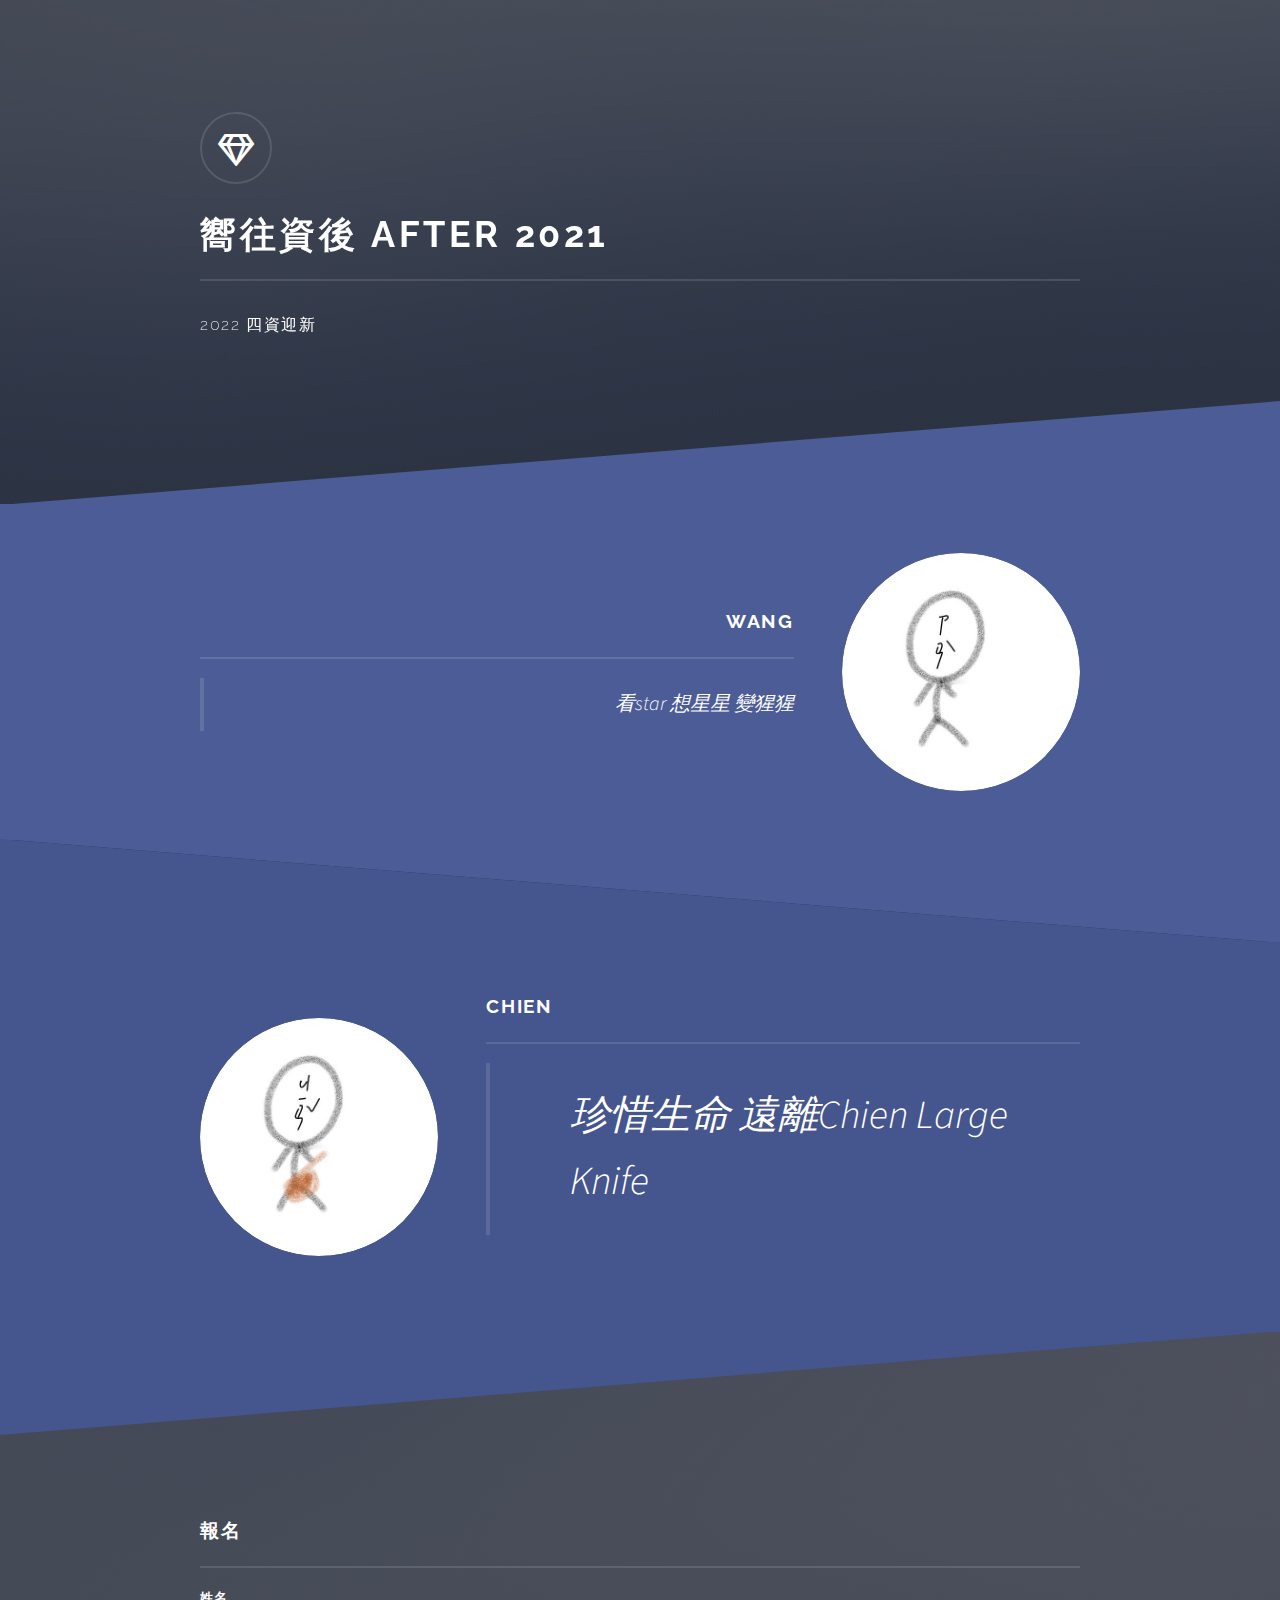
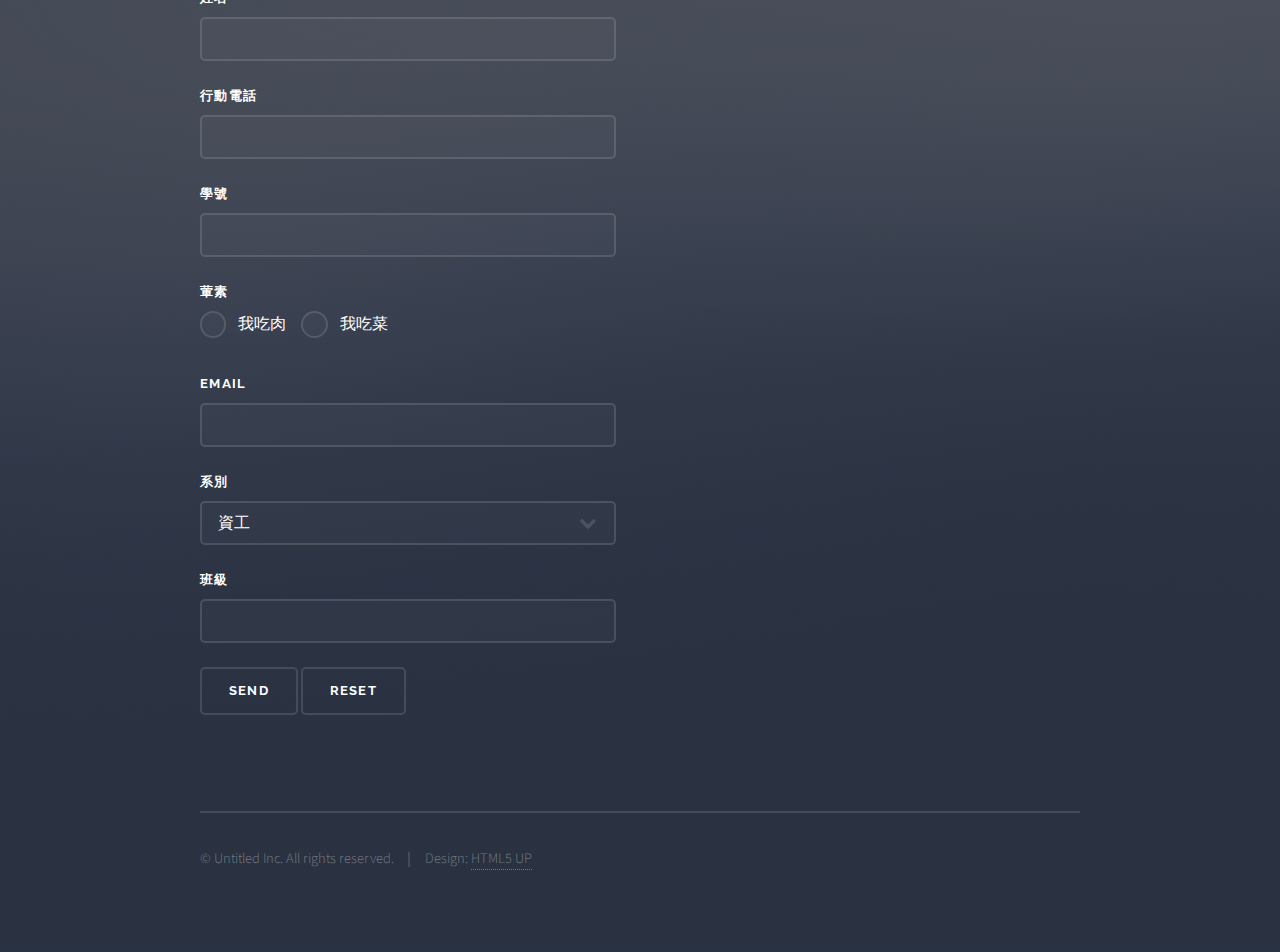
==== commit 2d940fc5: "modify index" ====
--- a/index.html
+++ b/index.html
@@ -53,7 +53,7 @@
 									<a class="image"><img src="images/c.jpg" alt="" /></a>
 									<div class="content">
 										<h2 class="major">Chien</h2>
-										<blockquote id="css3">珍惜生命 遠離Chien Larde Knife</blockquote>
+										<blockquote id="css3">珍惜生命 遠離Chien Large Knife</blockquote>
 									</div>
 								</div>
 							</section>
@@ -72,15 +72,15 @@
 								<div class="fields">
 									<div class="field">
 										<label for="name">姓名</label>
-										<input type="text" name="name" id="name" size="10" value="MHY">
+										<input type="text" name="name" id="name" size="10" >
 									</div>
 									<div class="field">
 										<label for="phone">行動電話</label>
-										<input type="text" name="phone" id="phone" pattern="09\d{8}" value="0987654321"/>
+										<input type="text" name="phone" id="phone" pattern="09\d{8}" />
 									</div>
 									<div class="field">
 										<label for="stuid">學號</label>
-										<input type="text" name="stuid" id="stuid" pattern="s110\d{4}" value="s1103334"/>
+										<input type="text" name="stuid" id="stuid" pattern="s110\d{4}" />
 									</div>
 									<div class="field">
 										<label for="meal">葷素</label>
@@ -89,7 +89,7 @@
 									</div>
 									<div class="field">
 										<label for="email">Email</label>
-										<input type="email" name="email" id="email" value="mhy1264@gmail.com"/>
+										<input type="email" name="email" id="email"/>
 									</div>
 									<div class="field">
 										<label for="Association">系別</label>
@@ -102,7 +102,7 @@
 									</div>
 									<div class="field">
 										<label for="class">班級</label>
-											<input type="text" name="class" id="class" value="C"/>
+											<input type="text" name="class" id="class" />
 									</div>
 									<div class="field">
 										<input class="actions" type="submit" value="Send" />
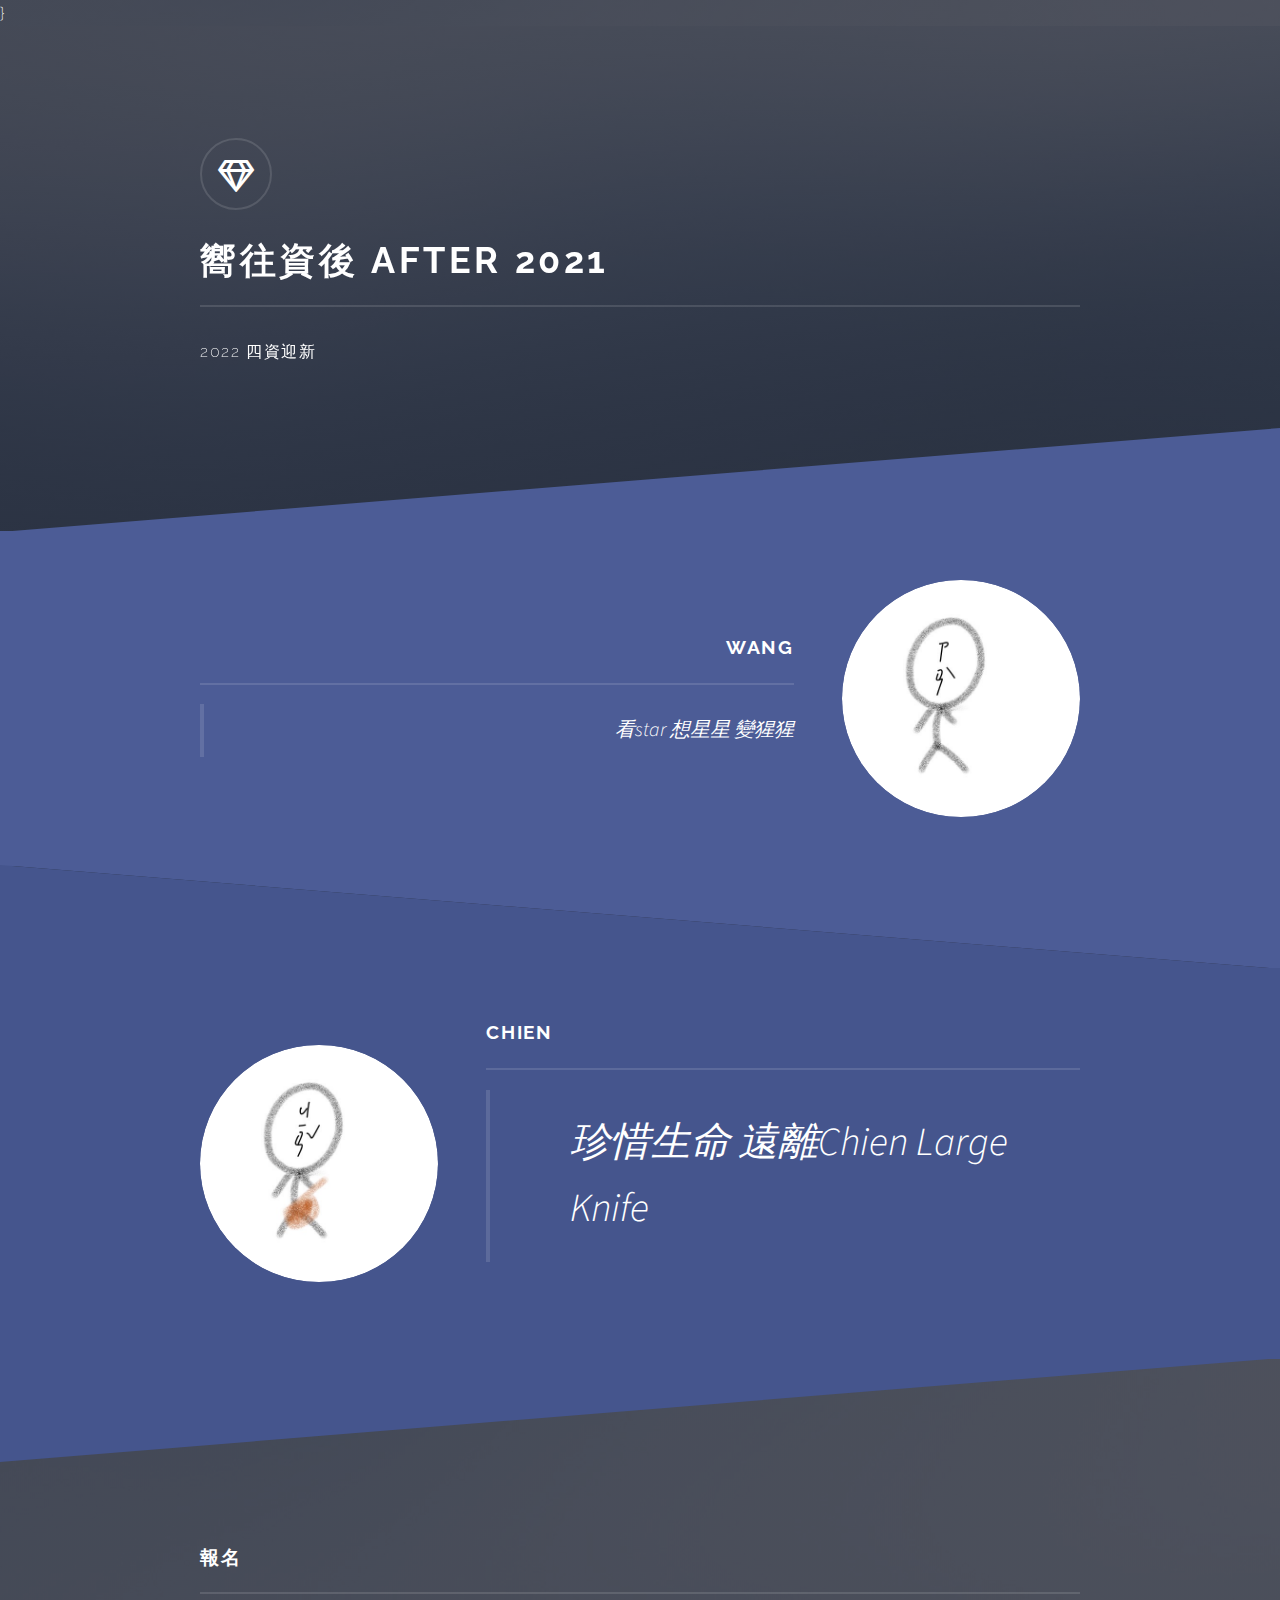
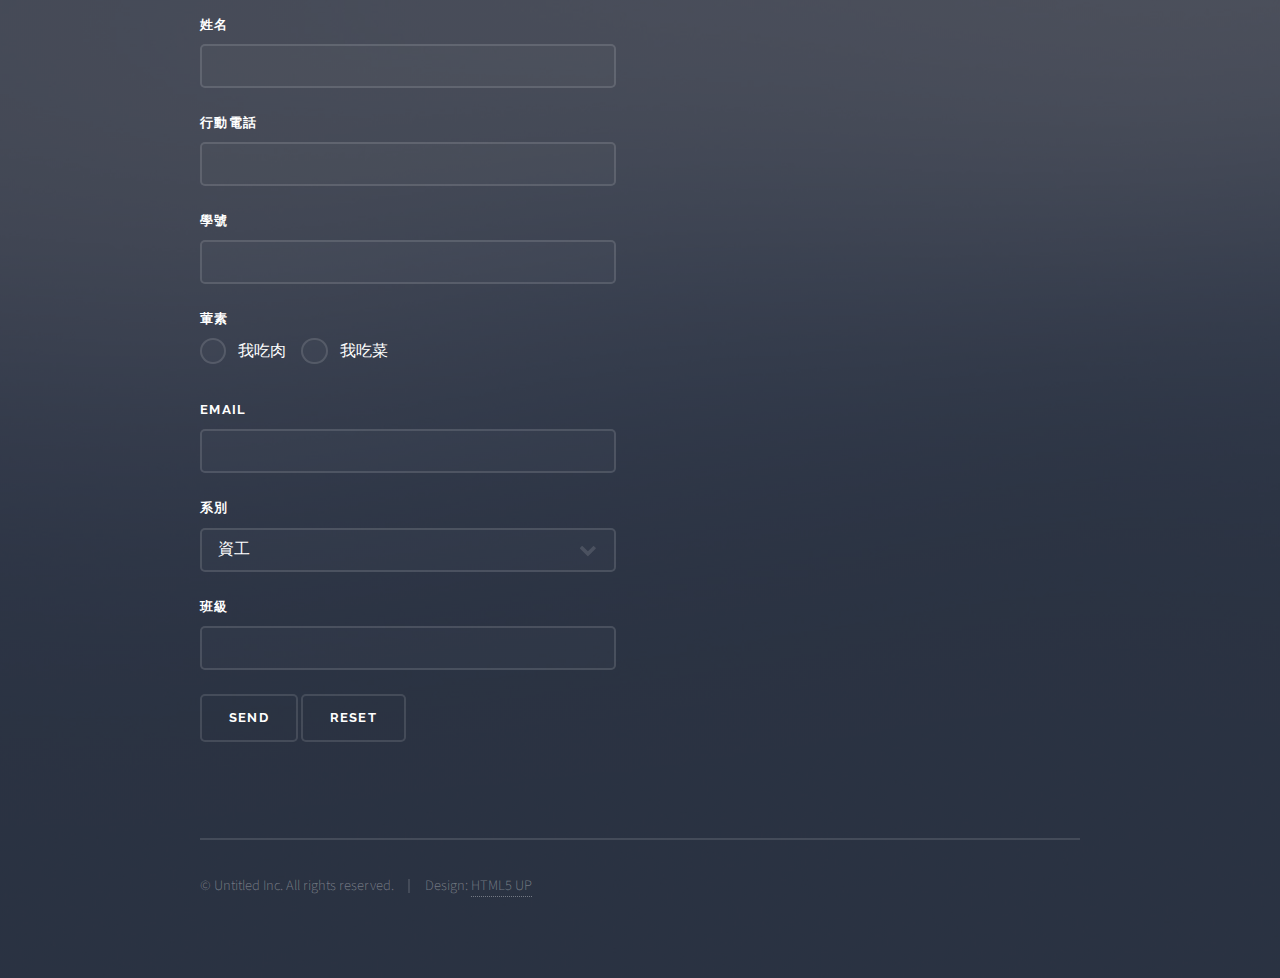
==== commit 3700fa43: "add @media" ====
--- a/index.html
+++ b/index.html
@@ -13,7 +13,14 @@
 		<noscript><link rel="stylesheet" href="assets/css/noscript.css" /></noscript>
 		<style>
 			#css3 {font-size: 40px;}
+			@media only screen and (max-width: 360px) {
+			h2 { font-size: 50px;}
+			p {mergig}
 		</style>
+
+
+		  }
+
 	</head>
 	<body class="is-preload">
 
@@ -67,7 +74,6 @@
 					<section id="footer">
 						<div class="inner">
 							<h2 class="major">報名</h2>
-						
 							<form method="post" action="s1103334_HW2.php">
 								<div class="fields">
 									<div class="field">
--- a/assets/css/main.css
+++ b/assets/css/main.css
@@ -1,10 +1,10 @@
 @import url(fontawesome-all.min.css);
 @import url("https://fonts.googleapis.com/css?family=Raleway:200,700|Source+Sans+Pro:300,600,300italic,600italic");
 
-/*
-	Solid State by HTML5 UP
-	html5up.net | @ajlkn
-	Free for personal and commercial use under the CCA 3.0 license (html5up.net/license)
+/*
+	Solid State by HTML5 UP
+	html5up.net | @ajlkn
+	Free for personal and commercial use under the CCA 3.0 license (html5up.net/license)
 */
 
 html, body, div, span, applet, object,
@@ -101,11 +101,11 @@
 	body {
 		background-color: #2e3141;
 		background-image: linear-gradient(to top, rgba(46, 49, 65, 0.8), rgba(46, 49, 65, 0.8)), url("../../images/bg.jpg");
-		background-size: auto,+		background-size: auto,
  cover;
-		background-attachment: fixed,+		background-attachment: fixed,
  fixed;
-		background-position: center,+		background-position: center,
  center;
 	}
 
@@ -3467,9 +3467,9 @@
 				padding: 7em 0 8.25em 0 ;
 				background-color: #2e3141;
 				background-image: linear-gradient(to top, rgba(46, 49, 65, 0.8), rgba(46, 49, 65, 0.8)), url("../../images/bg.jpg");
-				background-size: auto,+				background-size: auto,
  cover;
-				background-position: center,+				background-position: center,
  center;
 				margin-bottom: -6.5em;
 			}
@@ -3579,9 +3579,9 @@
 			padding: 9em 0 6.25em 0 ;
 			background-color: #2e3141;
 			background-image: linear-gradient(to top, rgba(46, 49, 65, 0.8), rgba(46, 49, 65, 0.8)), url("../../images/bg.jpg");
-			background-size: auto,+			background-size: auto,
  cover;
-			background-position: center,+			background-position: center,
  0% 30%;
 			margin-bottom: -6.5em;
 		}
@@ -3592,9 +3592,9 @@
 
 		#wrapper > header {
 			padding: 11em 3em 7.375em 3em ;
-			background-size: auto,+			background-size: auto,
  cover;
-			background-position: center,+			background-position: center,
  0% 0%;
 			margin-bottom: -4.75em;
 		}
@@ -3609,7 +3609,7 @@
 
 		#wrapper > header {
 			padding: 6.5em 2em 3em 2em ;
-			background-size: auto,+			background-size: auto,
  125%;
 			margin-bottom: -2.5em;
 		}
@@ -4072,9 +4072,9 @@
 		#footer {
 			background-color: #2e3141;
 			background-image: linear-gradient(to top, rgba(46, 49, 65, 0.8), rgba(46, 49, 65, 0.8)), url("../../images/bg.jpg");
-			background-size: auto,+			background-size: auto,
  cover;
-			background-position: center,+			background-position: center,
  center;
 			margin-top: -6.5em;
 			padding-top: 6.5em;
@@ -4150,7 +4150,8 @@
 	@media screen and (max-width: 360px) {
 
 		#footer .inner {
-			padding: 2em 1.5em 0.1em 1.5em ;
-		}
-
-	}+			padding: 5em 5.5em 0.1em 1.5em ;
+		}
+
+	}
+	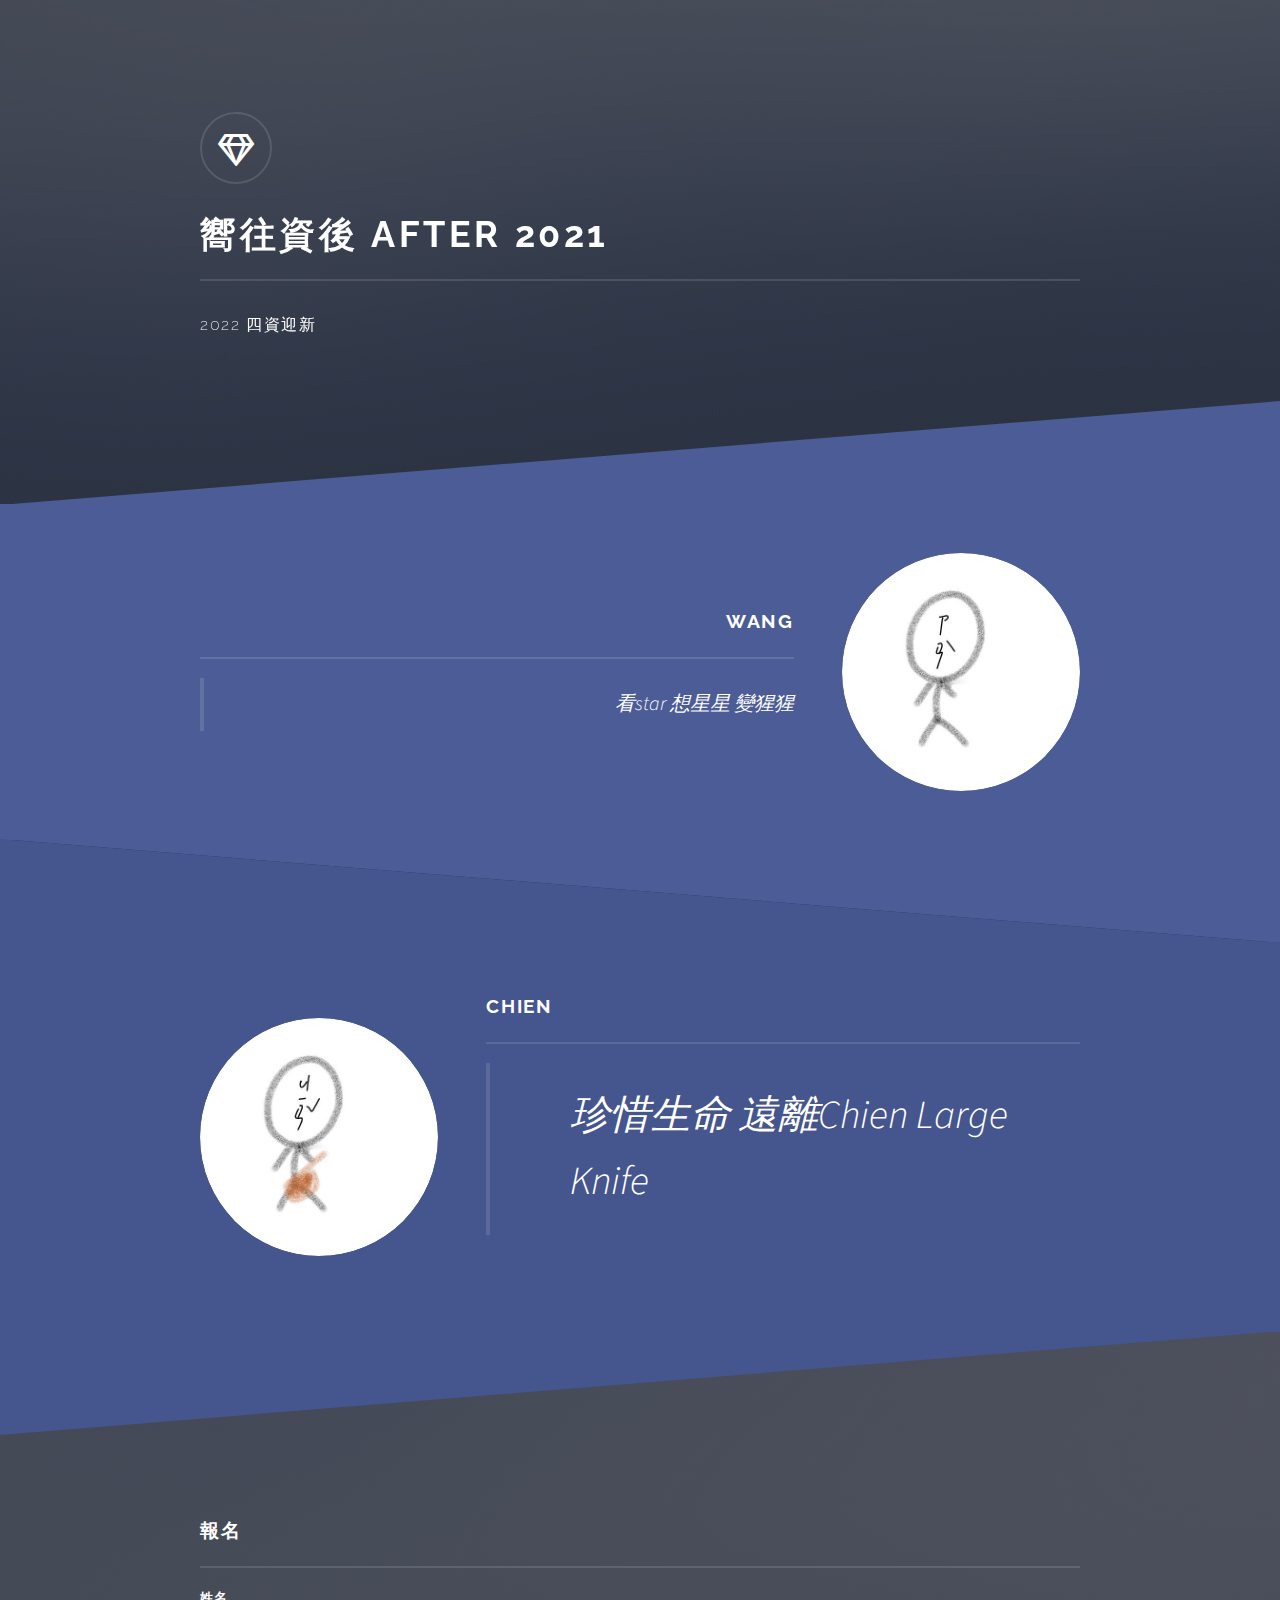
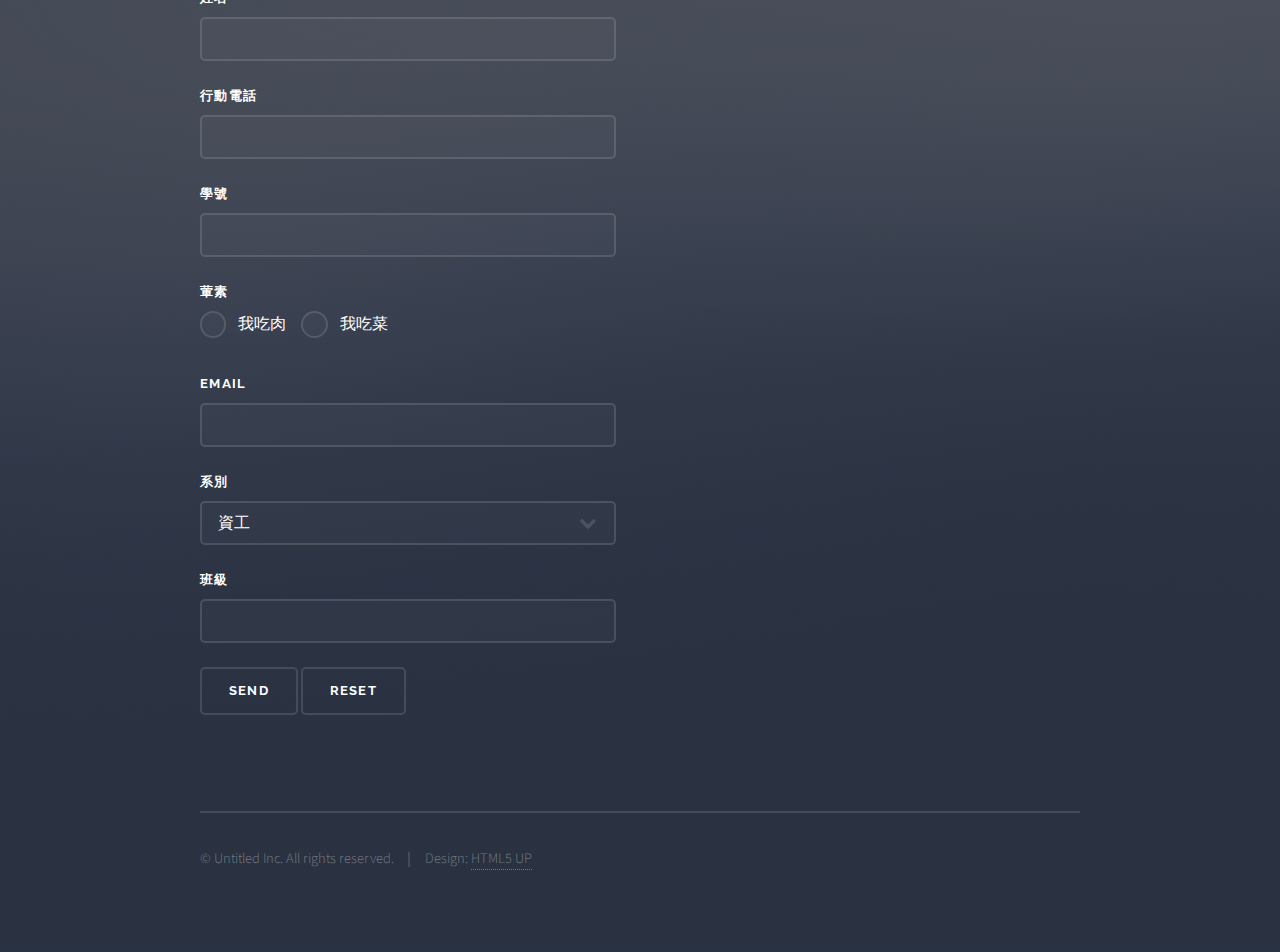
==== commit ba1d3971: "sql items" ====
--- a/index.html
+++ b/index.html
@@ -13,13 +13,10 @@
 		<noscript><link rel="stylesheet" href="assets/css/noscript.css" /></noscript>
 		<style>
 			#css3 {font-size: 40px;}
-			@media only screen and (max-width: 360px) {
-			h2 { font-size: 50px;}
-			p {mergig}
+			@media only screen and (max-width: 500px) {
+			h2 { font-size: 50px;
+			     color:rgb(0,0,0);}
 		</style>
-
-
-		  }
 
 	</head>
 	<body class="is-preload">
@@ -36,7 +33,7 @@
 						<div class="inner">
 							<div class="logo"><span class="icon fa-gem"></span></div>
 							<h2>嚮往資後 After 2021</h2>
-							<p>2022 四資迎新</a></p>
+							<p>2022 四資迎新</p>
 						</div>
 					</section>
 
--- a/assets/css/main.css
+++ b/assets/css/main.css
@@ -4150,8 +4150,7 @@
 	@media screen and (max-width: 360px) {
 
 		#footer .inner {
-			padding: 5em 5.5em 0.1em 1.5em ;
-		}
-
-	}
-	+			padding: 2em 1.5em 0.1em 1.5em ;
+		}
+
+	}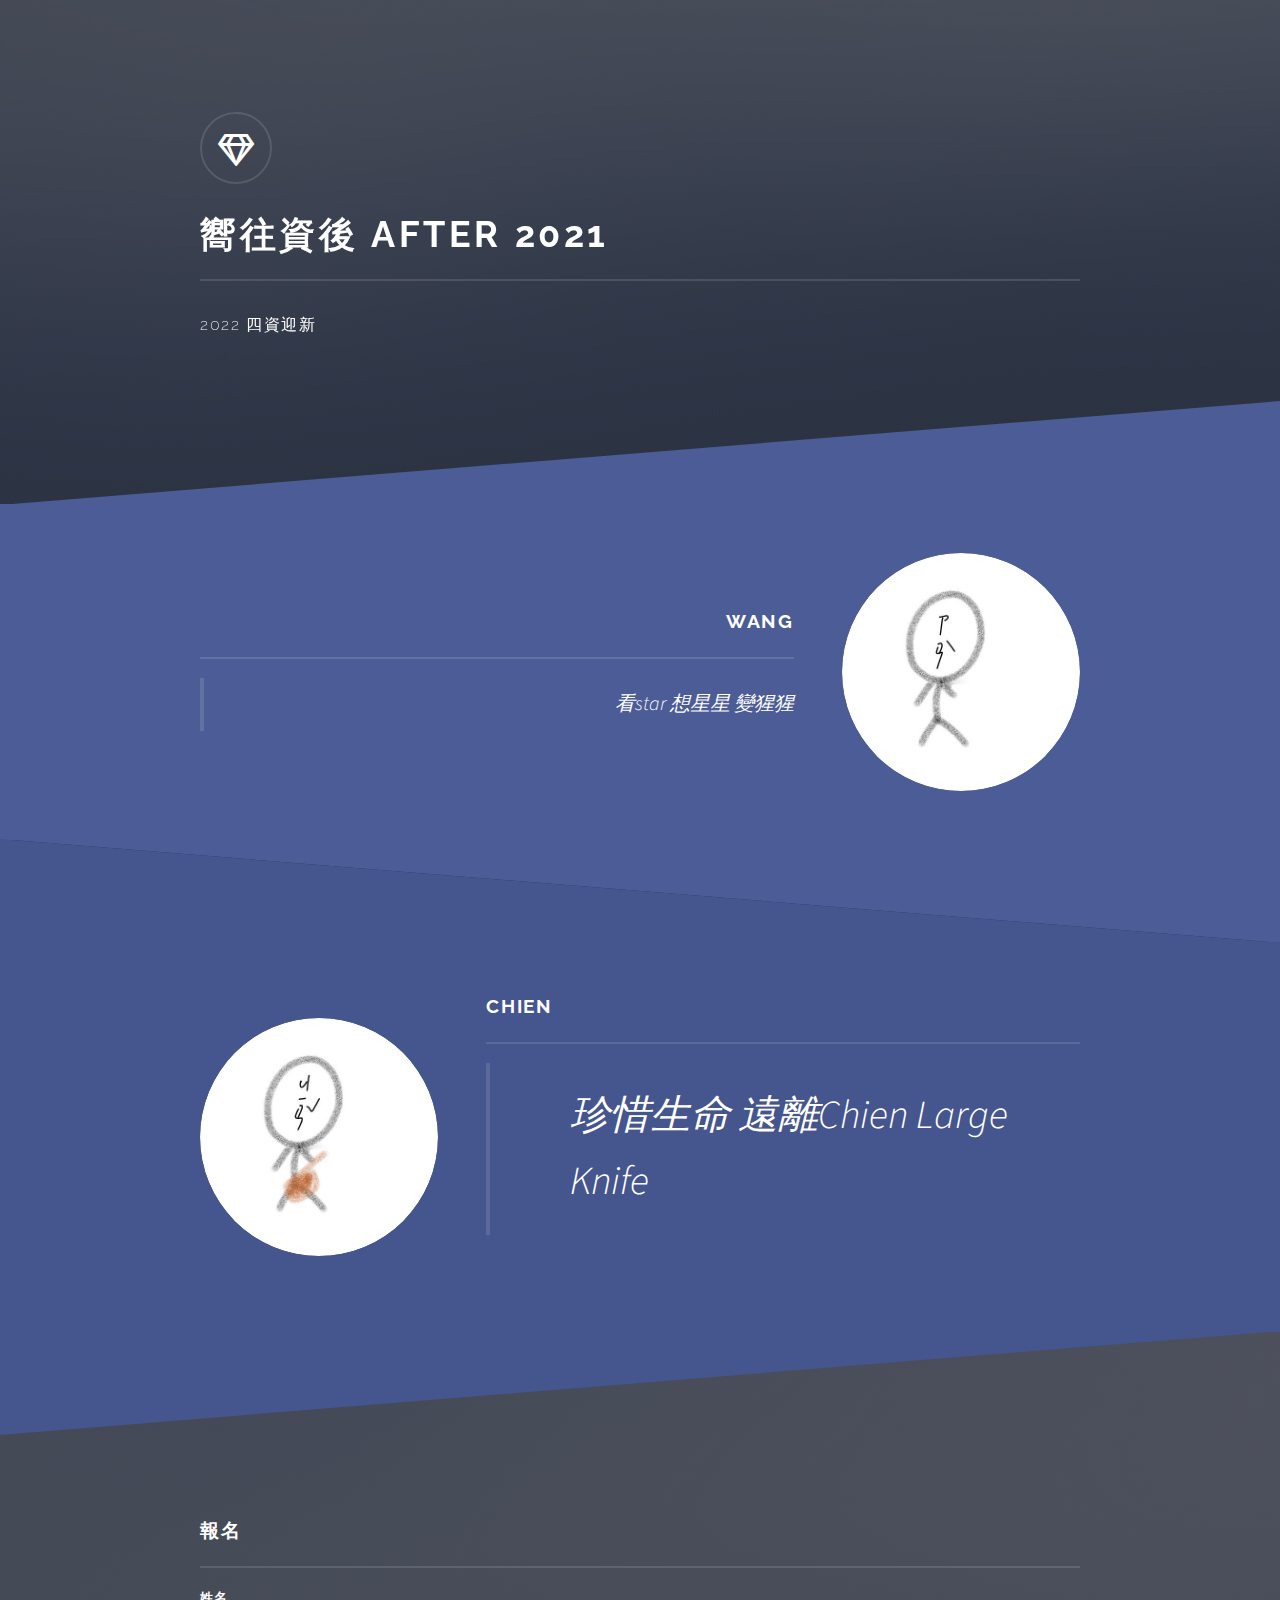
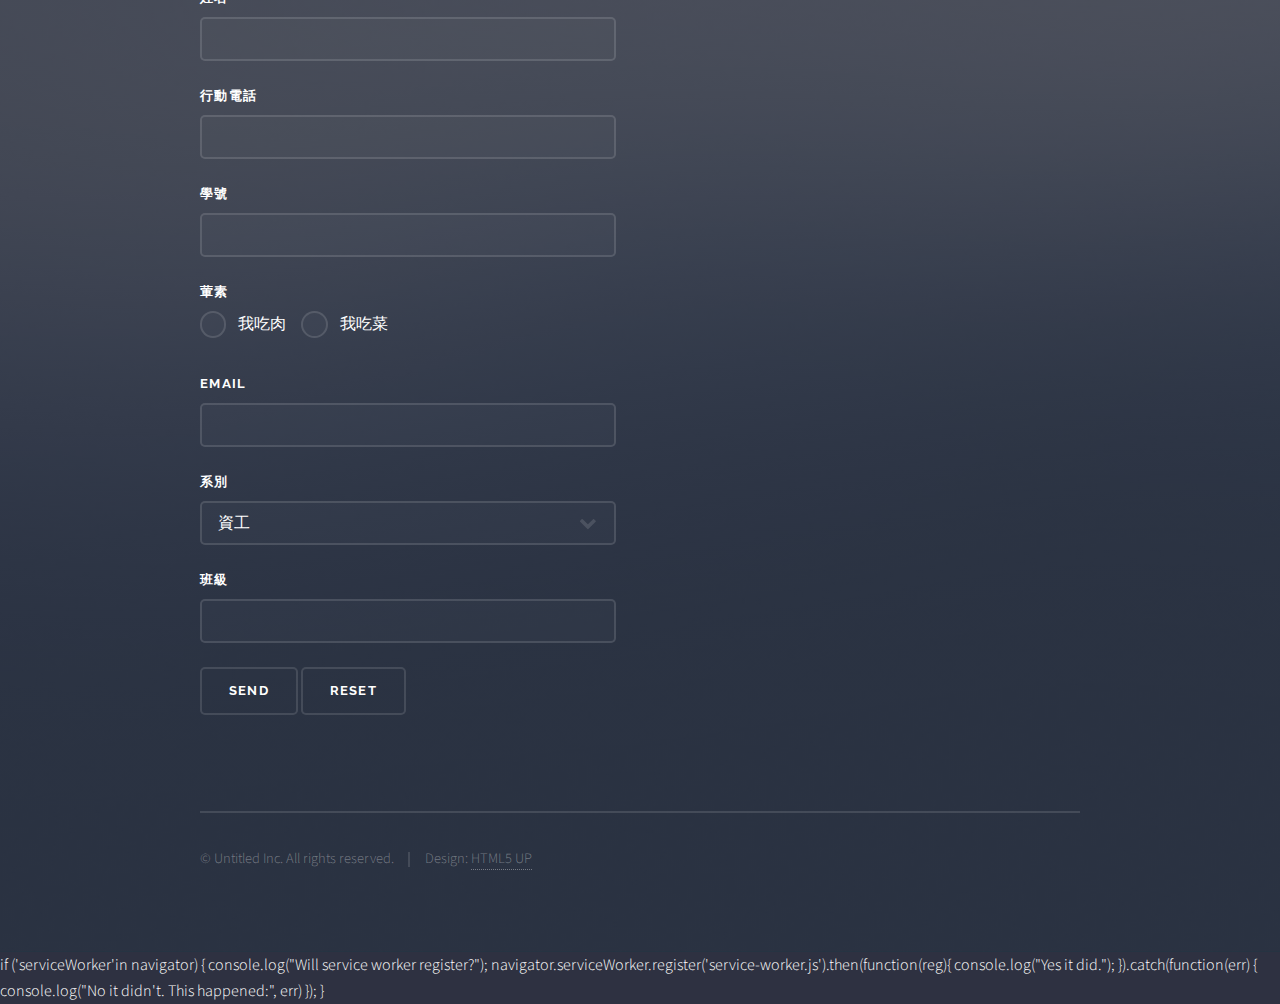
==== commit 6110bca1: "add PWA" ====
--- a/index.html
+++ b/index.html
@@ -6,16 +6,17 @@
 -->
 <html>
 	<head>
-		<title>Solid State by HTML5 UP</title>
+		<title>嚮往資後 After 2021</title>
 		<meta charset="utf-8" />
 		<meta name="viewport" content="width=device-width, initial-scale=1, user-scalable=no" />
 		<link rel="stylesheet" href="assets/css/main.css" />
-		<noscript><link rel="stylesheet" href="assets/css/noscript.css" /></noscript>
+		<link rel="manifest" href="manifest.json">
+        <noscript><link rel="stylesheet" href="assets/css/noscript.css" /></noscript>
 		<style>
 			#css3 {font-size: 40px;}
 			@media only screen and (max-width: 500px) {
 			h2 { font-size: 50px;
-			     color:rgb(0,0,0);}
+			     color:rgb(145, 65, 65);}
 		</style>
 
 	</head>
@@ -132,4 +133,12 @@
 			<script src="assets/js/main.js"></script>
 
 	</body>
-</html>
+	if ('serviceWorker'in navigator) {
+    console.log("Will service worker register?");
+    navigator.serviceWorker.register('service-worker.js').then(function(reg){
+      console.log("Yes it did.");
+    }).catch(function(err) {
+      console.log("No it didn't. This happened:", err)
+    });
+  }
+</html>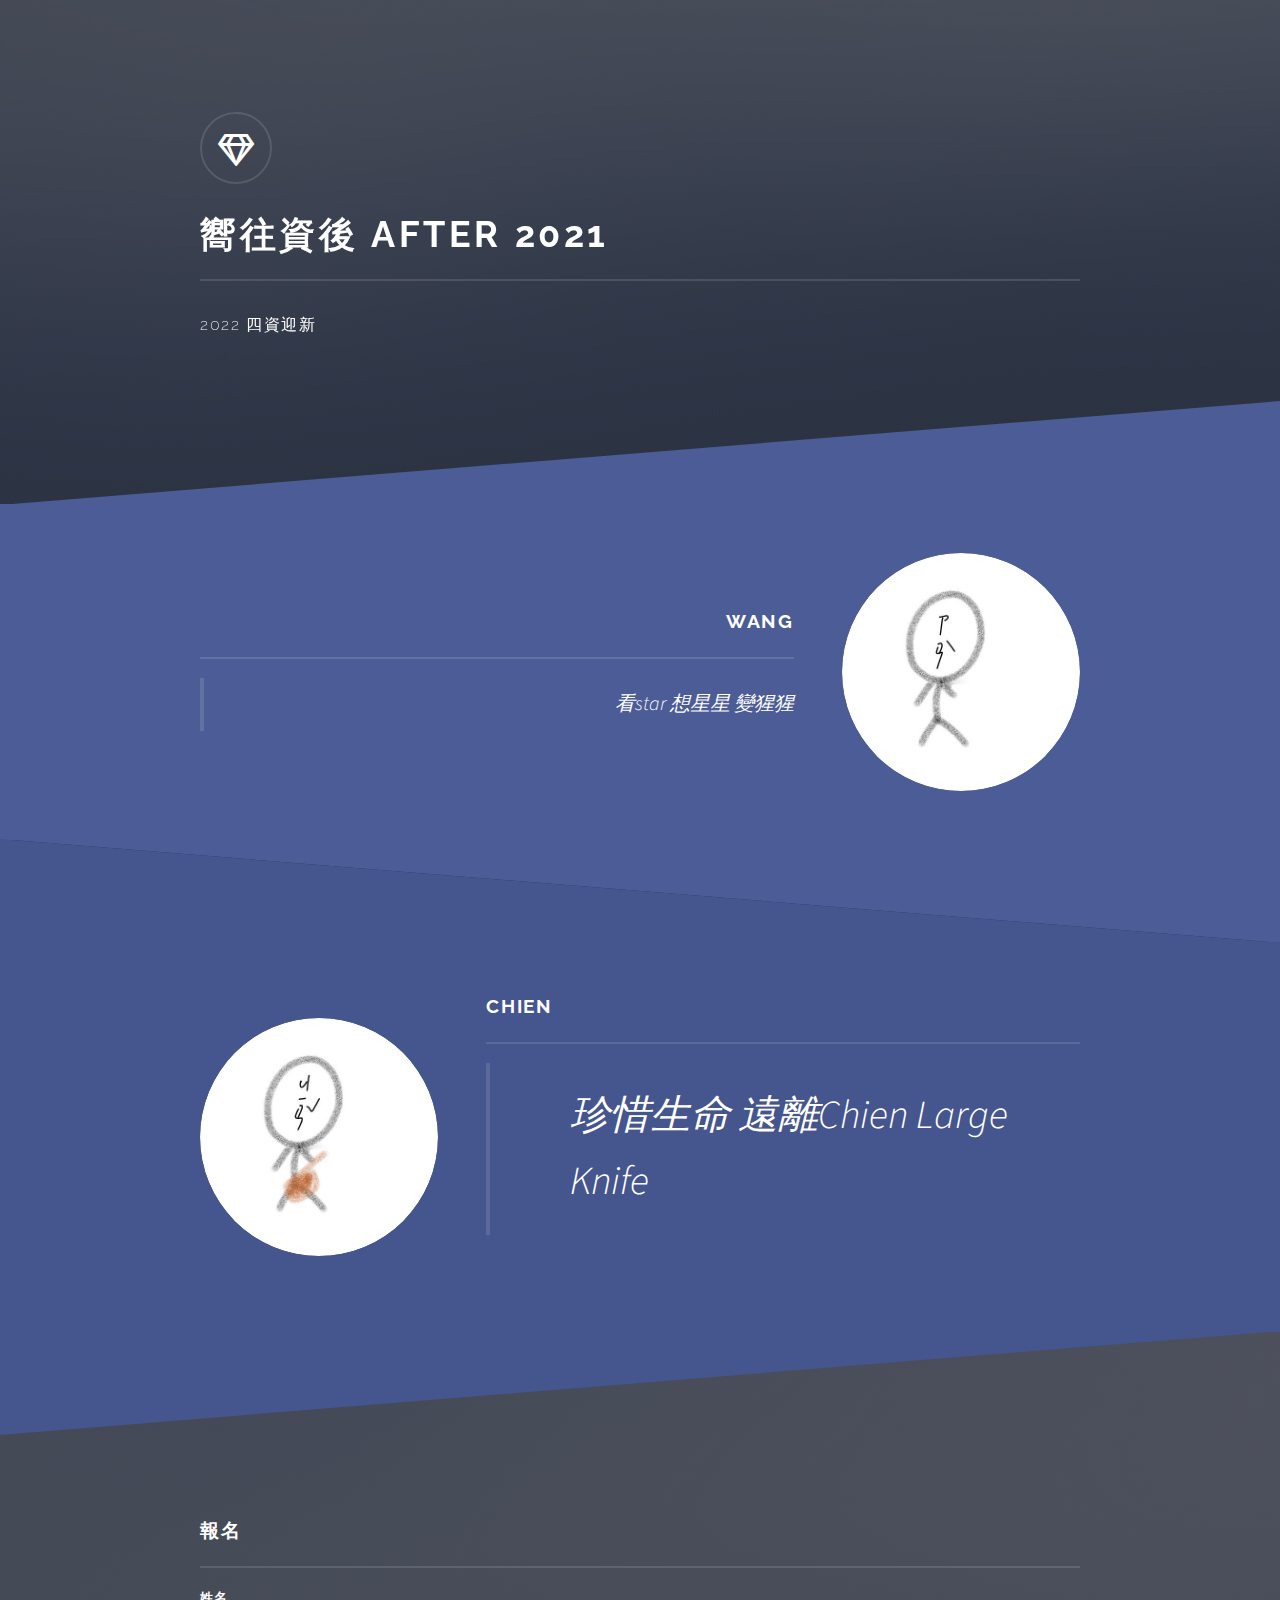
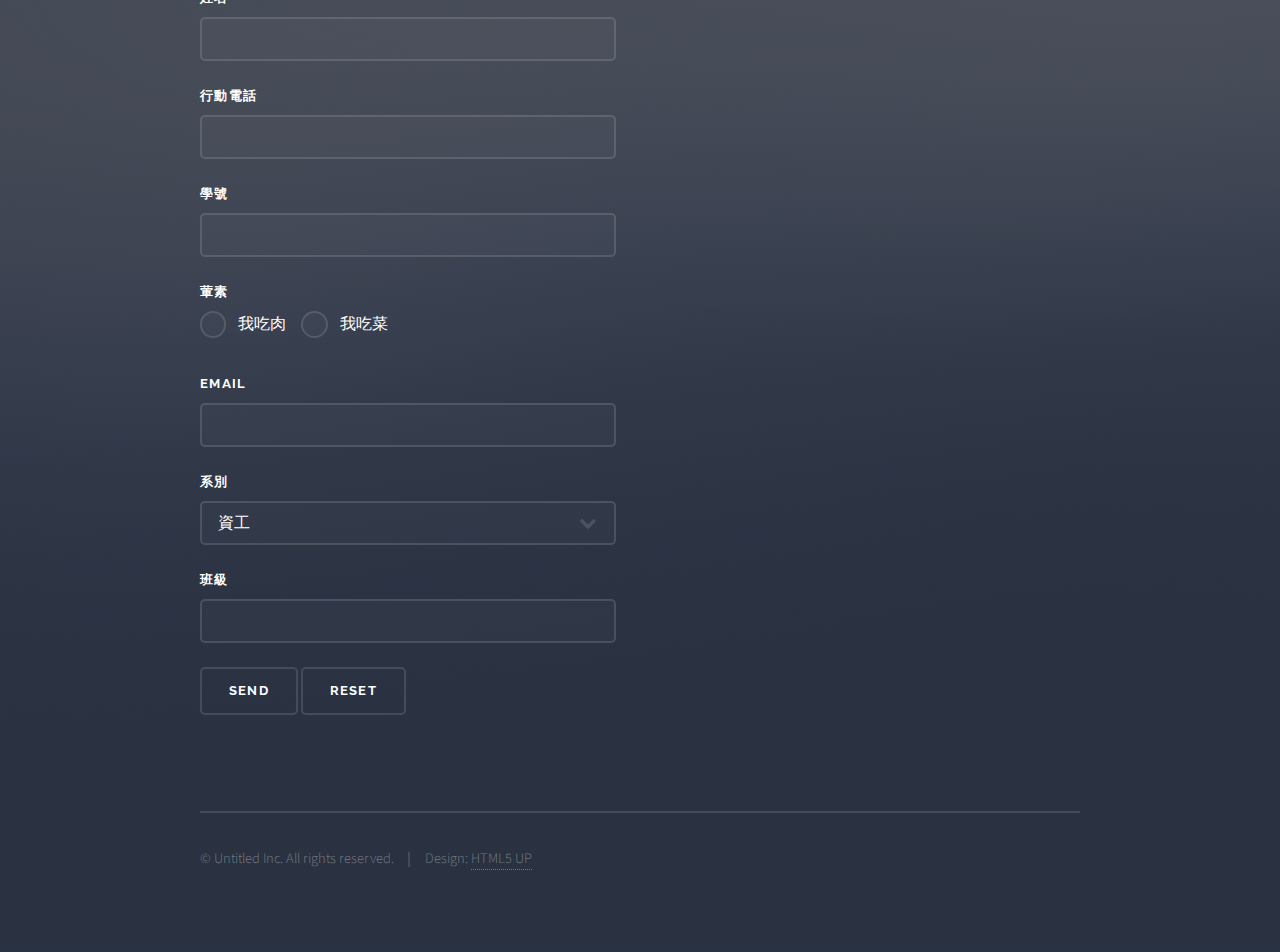
==== commit 6f4b852f: "cancel PWA" ====
--- a/index.html
+++ b/index.html
@@ -133,12 +133,5 @@
 			<script src="assets/js/main.js"></script>
 
 	</body>
-	if ('serviceWorker'in navigator) {
-    console.log("Will service worker register?");
-    navigator.serviceWorker.register('service-worker.js').then(function(reg){
-      console.log("Yes it did.");
-    }).catch(function(err) {
-      console.log("No it didn't. This happened:", err)
-    });
-  }
+
 </html>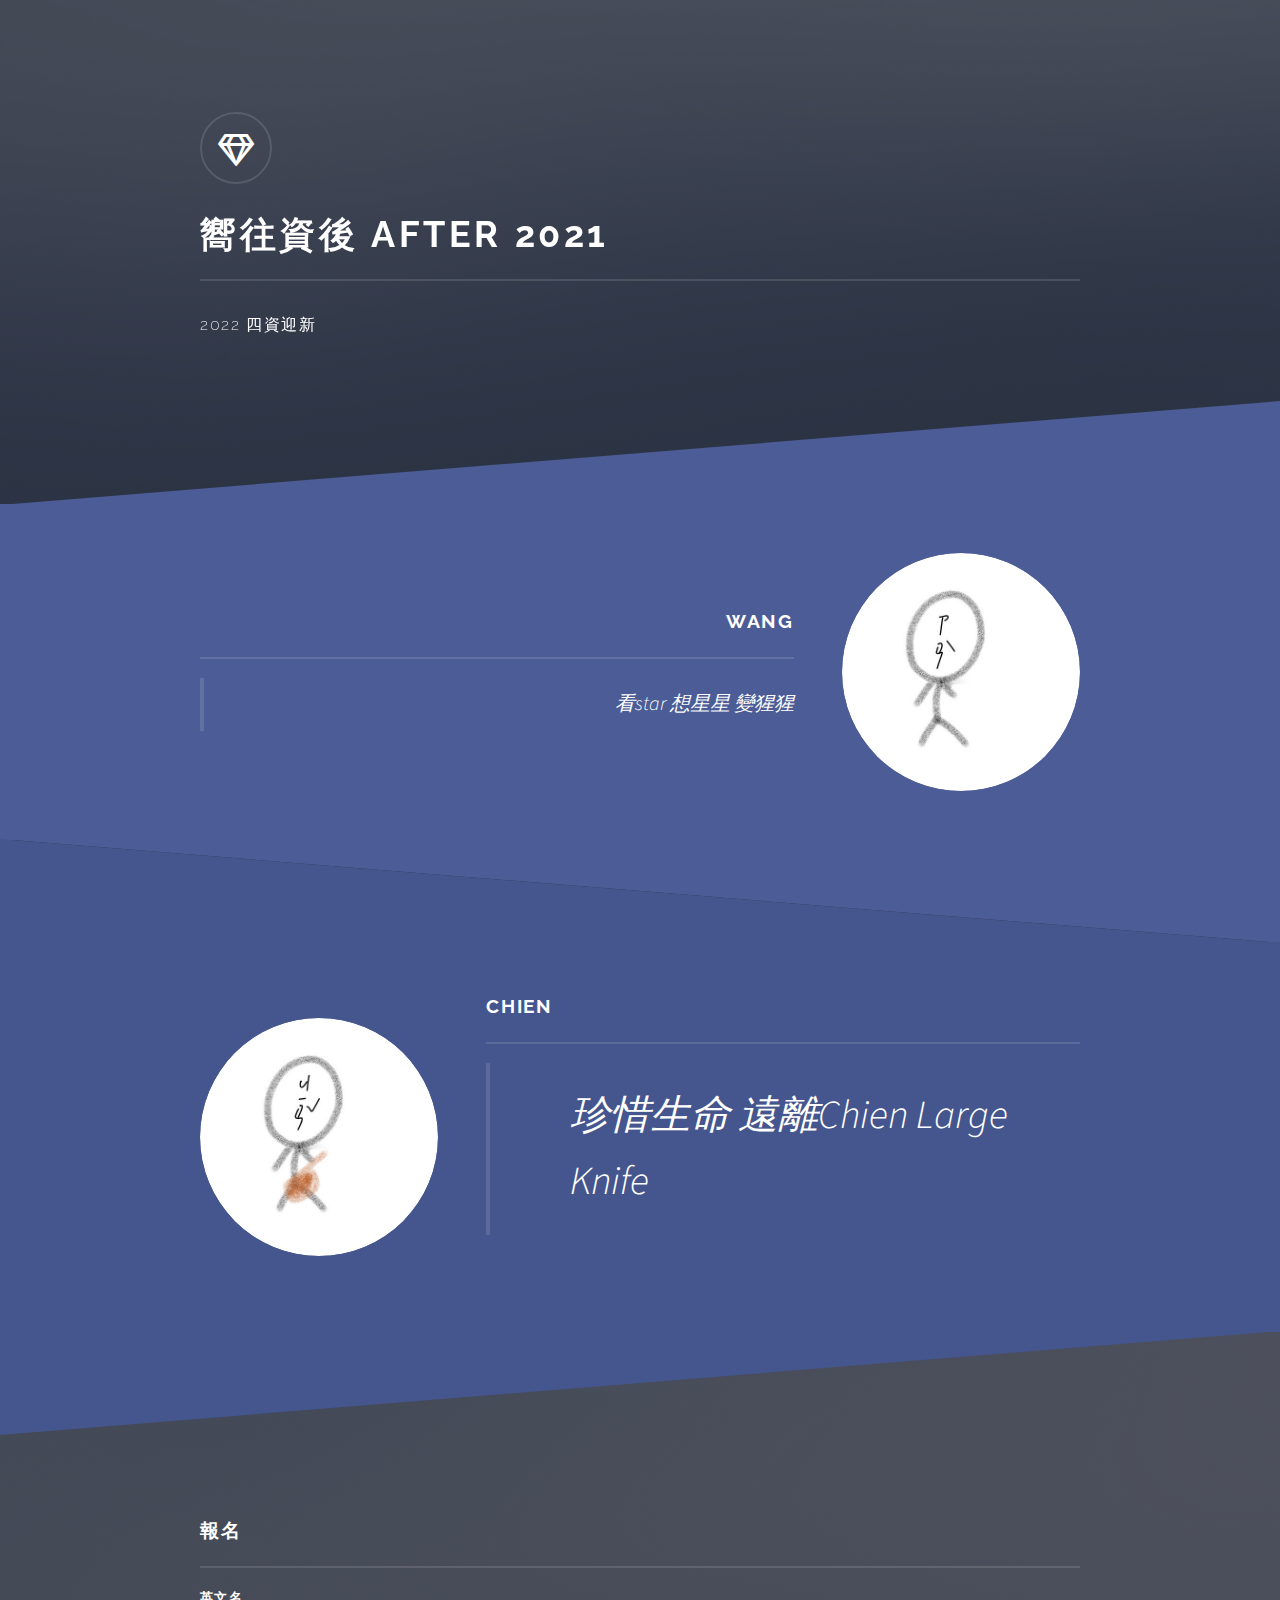
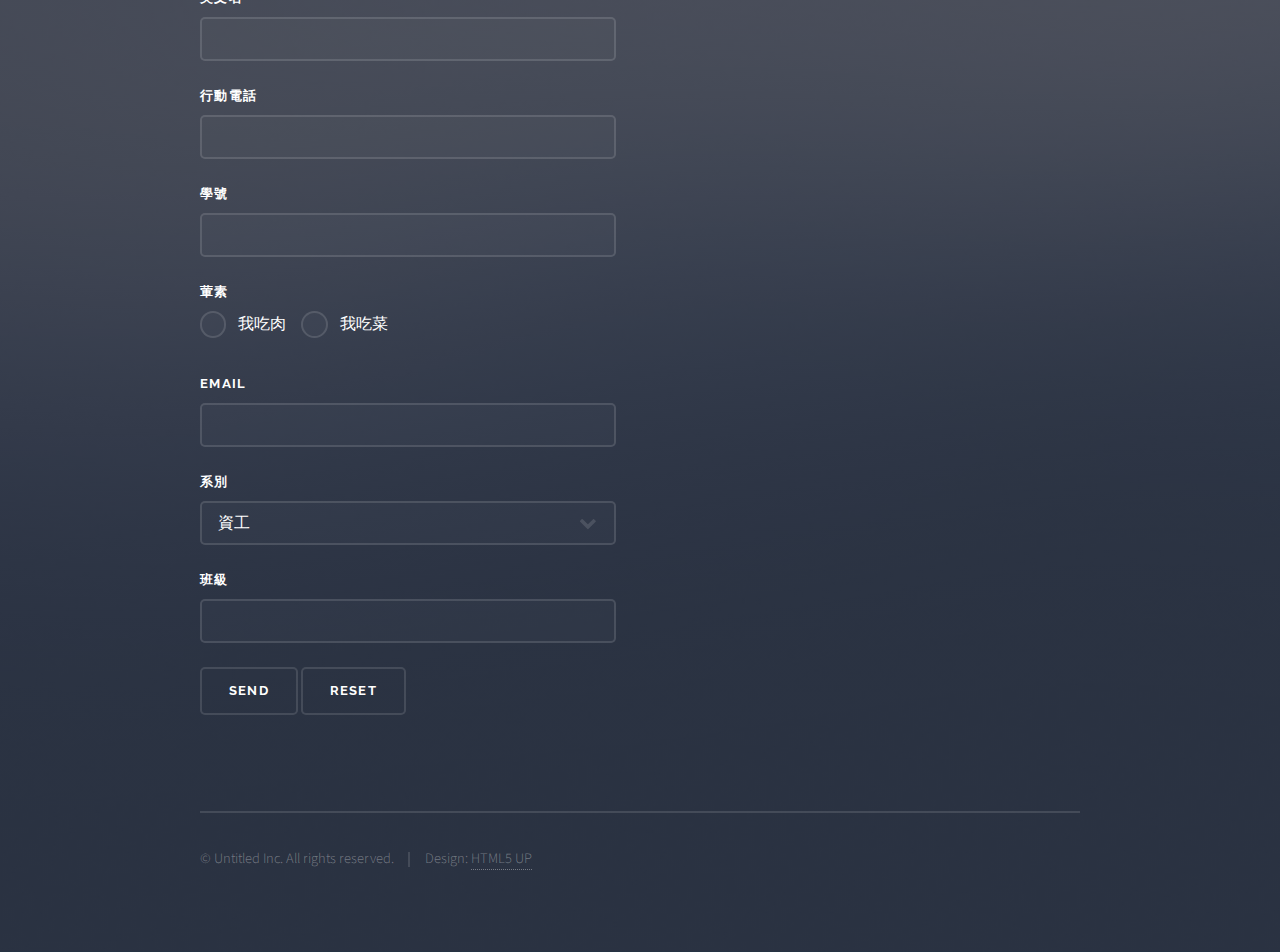
==== commit cfc34fb6: "fix qrcode.php" ====
--- a/index.html
+++ b/index.html
@@ -75,8 +75,8 @@
 							<form method="post" action="s1103334_HW2.php">
 								<div class="fields">
 									<div class="field">
-										<label for="name">姓名</label>
-										<input type="text" name="name" id="name" size="10" >
+										<label for="name">英文名</label>
+										<input type="text" name="name" id="name" size="10" pattern="[a-zA-z]{1,}" >
 									</div>
 									<div class="field">
 										<label for="phone">行動電話</label>
